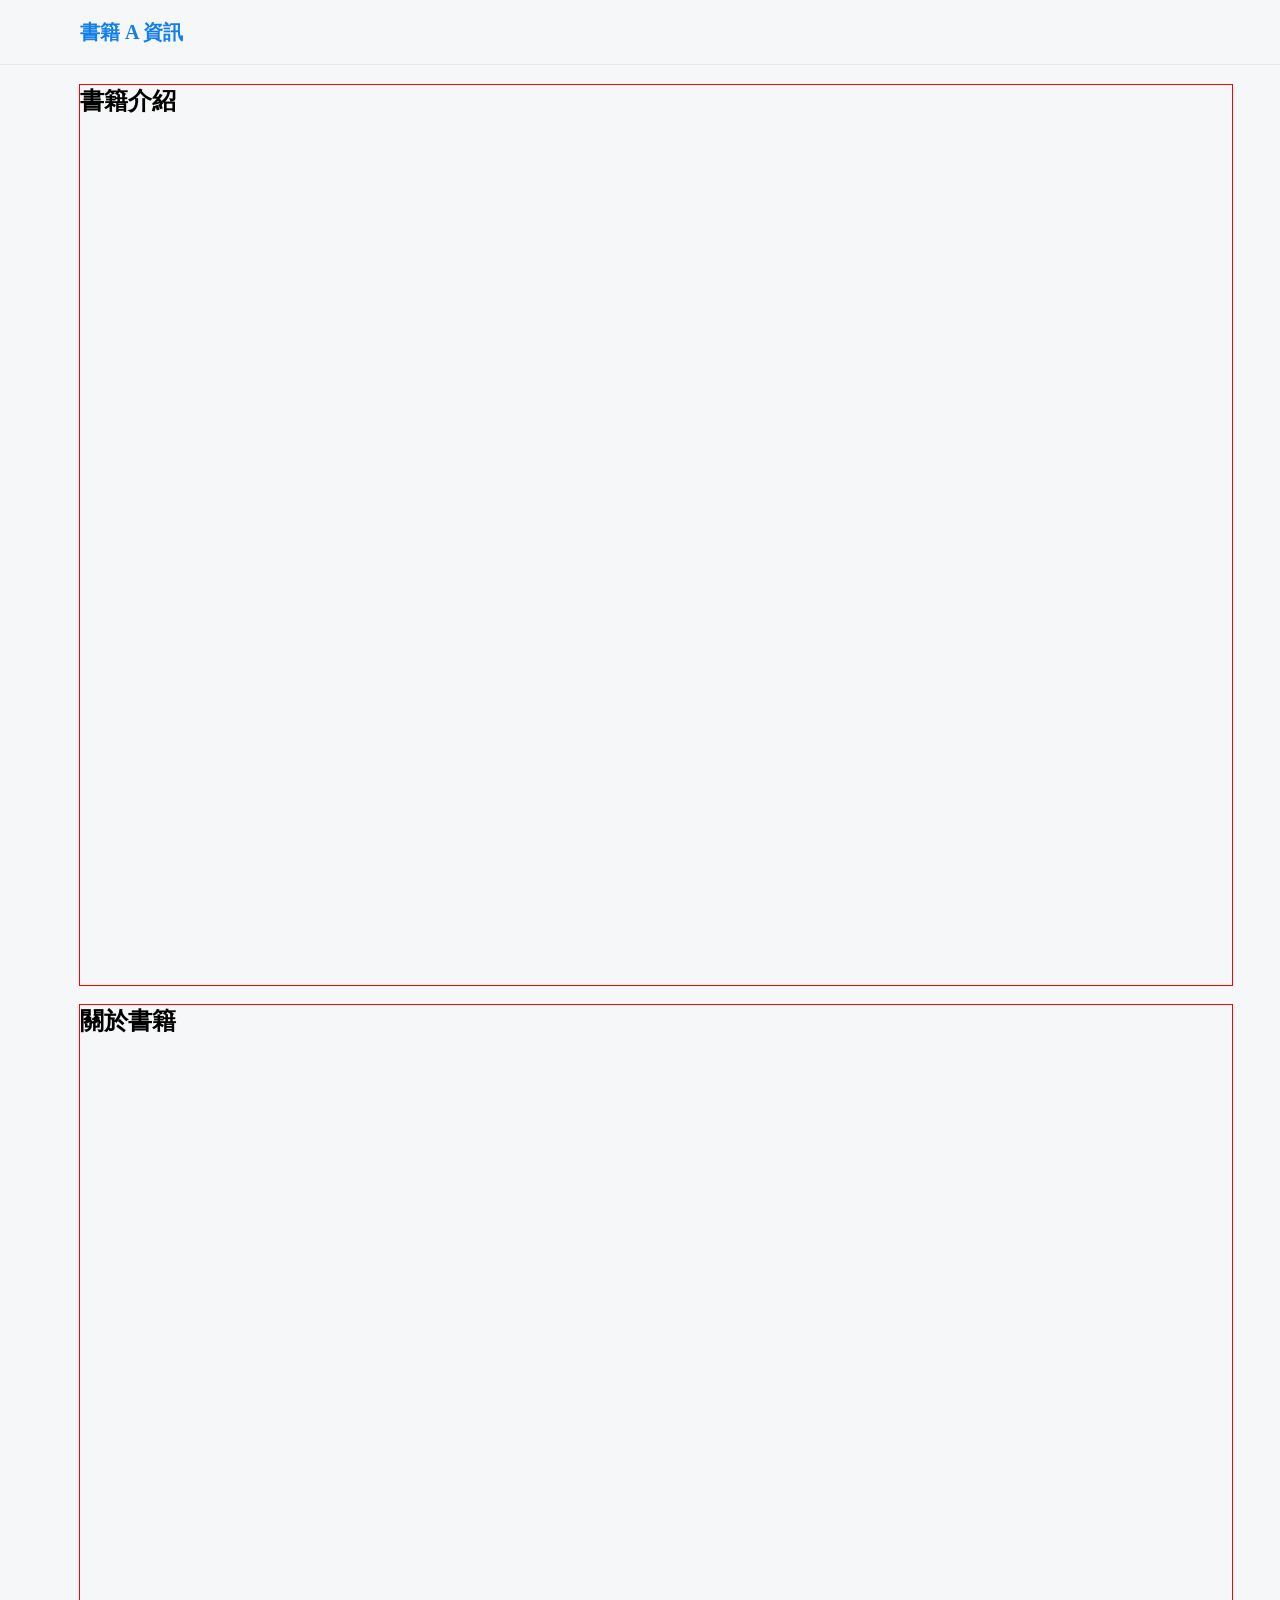
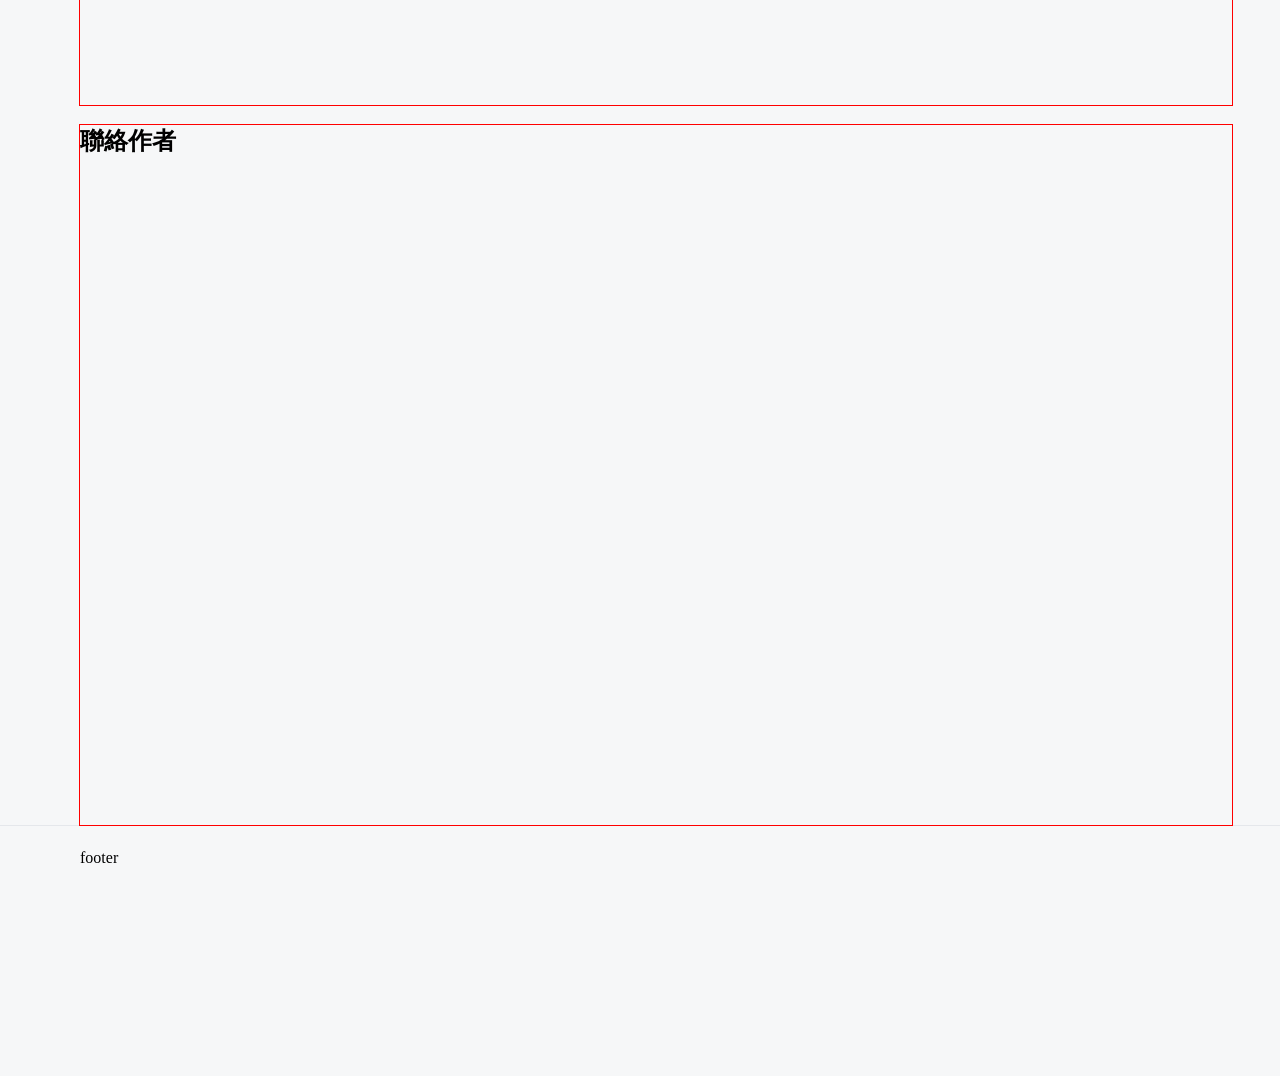
==== src/book.html @ 00a76b6b "feat(book): 一頁式網頁結構樣式定義" ====
<!doctype html>
<html lang="zh-Hant">
  <head>
    <meta charset="UTF-8" />
    <meta name="viewport" content="width=device-width, initial-scale=1.0" />
    <title>書籍 A 資訊</title>
    <link rel="stylesheet" href="book.min.css" />
  </head>
  <body>
    <section>
      <header>
        <div class="container">
          <div>
            <strong class="book-brand">書籍 A 資訊</strong>
          </div>
        </div>
      </header>
      <main class="wrapper">
        <div class="home"><h1>書籍介紹</h1></div>
        <div class="page"><h2>關於書籍</h2></div>
        <div class="page"><h2>聯絡作者</h2></div>
      </main>
      <footer>
        <div class="container">
          <div>footer</div>
        </div>
      </footer>
    </section>
  </body>
</html>
---- src/book.min.css ----
:root{--primary-color: #137fec;--background-color: #f6f7f8;--text-color: #4b5563;--border-color: #e5e7eb;--gray-color-100: #f3f4f6;--gray-color-500: #6b7280;--header-color: #111827}:root{--search-bar-display: flex;--aside-display: block;--book-min-width: 256px;--container-padding-left: 2rem;--container-padding-left: 2rem;--nav-display: flex}@media(max-width: 1024px){:root{--search-bar-display: none;--aside-display: none;--book-min-width: 200px}}@media(max-width: 640px){:root{--container-padding-left: 1.5rem;--container-padding-right: 1.5rem;--nav-display: none}}section{width:100%}section div.container{max-width:90vw;margin:0px auto;padding-left:var(--container-padding-left);padding-right:var(--container-padding-right)}section div.container>div{width:100%;height:4rem;display:flex;justify-content:space-between;align-items:center}section main.wrapper{max-width:90vw;margin:0 auto;padding-left:var(--container-padding-left);padding-right:var(--container-padding-right)}section main.wrapper>div{outline:solid 1px red}section main.wrapper>div.home{height:100vh}section main.wrapper>div.page{min-height:700px}header{border-bottom:solid 1px var(--border-color);background-color:var(--background-color);position:sticky;top:0;z-index:50}header .book-brand{margin:0px;font-size:1.25rem;font-weight:700;line-height:1.75rem;color:var(--primary-color)}footer{border-top:1px solid var(--border-color);height:250px}html,body{margin:0;padding:0}body{background-color:var(--background-color)}/*# sourceMappingURL=book.min.css.map */
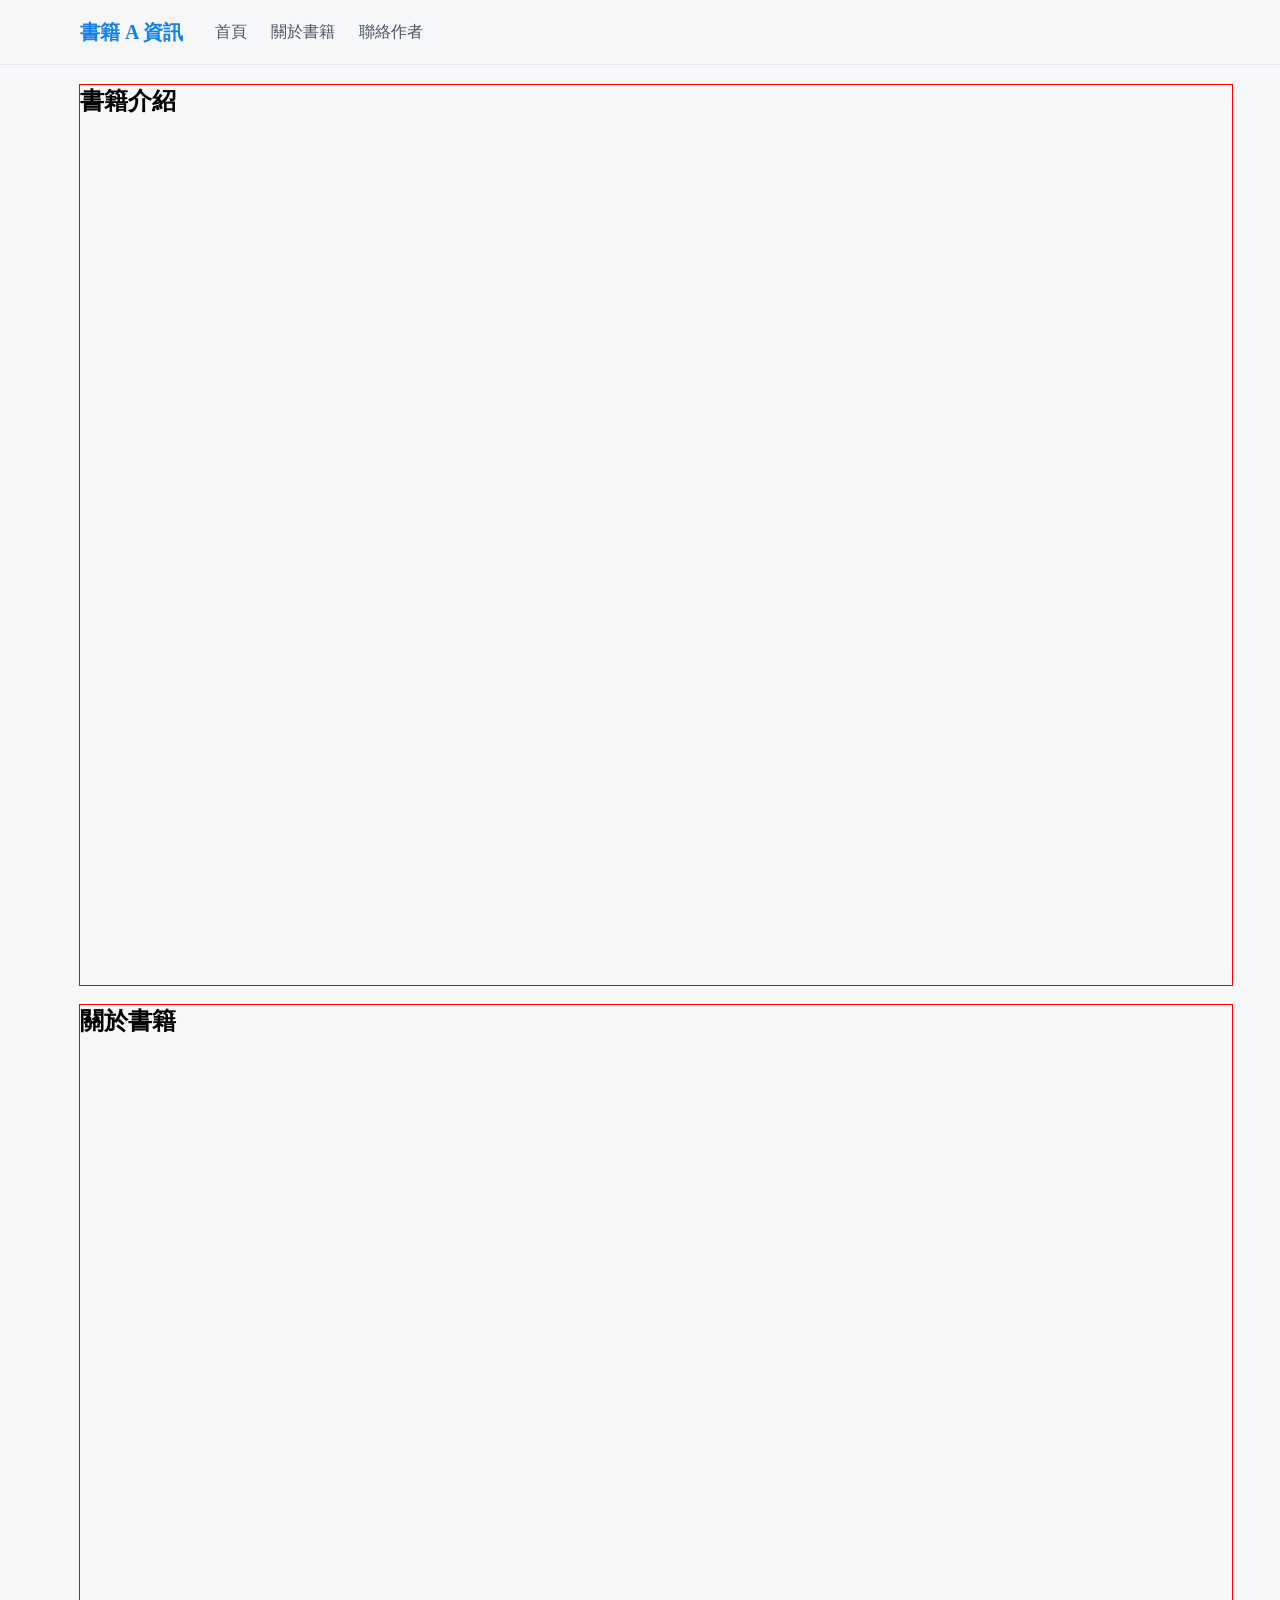
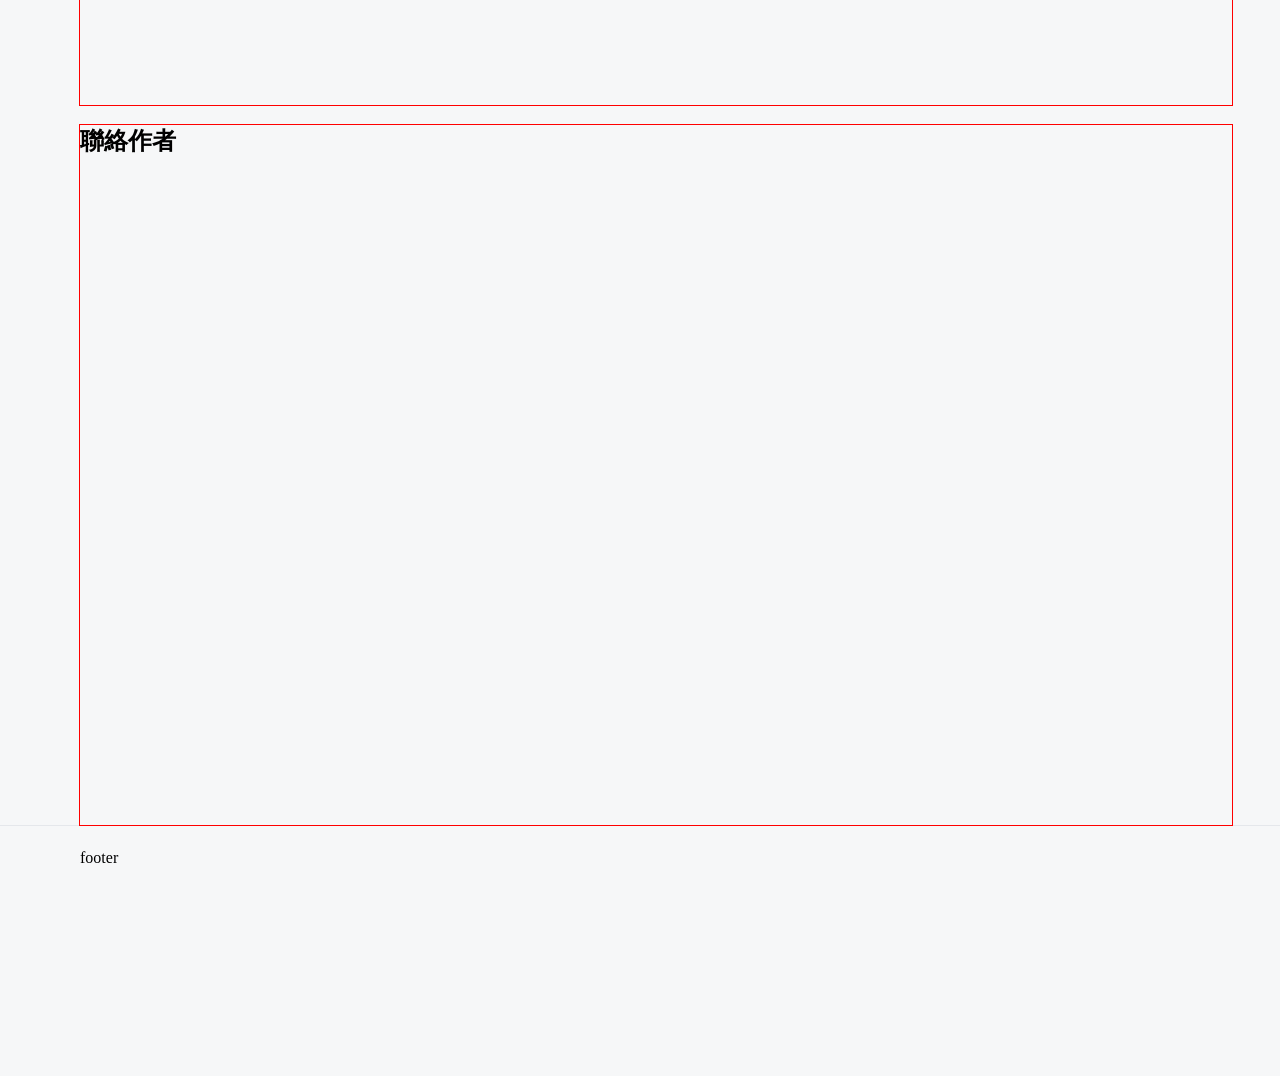
==== commit daf73f9d: "feat(book): 導覽列項目樣式設定" ====
--- a/src/book.html
+++ b/src/book.html
@@ -12,13 +12,18 @@
         <div class="container">
           <div>
             <strong class="book-brand">書籍 A 資訊</strong>
+            <nav aria-label="書籍頁導覽">
+              <a href="#home">首頁</a>
+              <a href="#book">關於書籍</a>
+              <a href="#contact">聯絡作者</a>
+            </nav>
           </div>
         </div>
       </header>
       <main class="wrapper">
-        <div class="home"><h1>書籍介紹</h1></div>
-        <div class="page"><h2>關於書籍</h2></div>
-        <div class="page"><h2>聯絡作者</h2></div>
+        <div id="home" class="home"><h1>書籍介紹</h1></div>
+        <div id="book" class="page"><h2>關於書籍</h2></div>
+        <div id="contact" class="page"><h2>聯絡作者</h2></div>
       </main>
       <footer>
         <div class="container">
--- a/src/book.min.css
+++ b/src/book.min.css
@@ -1 +1 @@
-:root{--primary-color: #137fec;--background-color: #f6f7f8;--text-color: #4b5563;--border-color: #e5e7eb;--gray-color-100: #f3f4f6;--gray-color-500: #6b7280;--header-color: #111827}:root{--search-bar-display: flex;--aside-display: block;--book-min-width: 256px;--container-padding-left: 2rem;--container-padding-left: 2rem;--nav-display: flex}@media(max-width: 1024px){:root{--search-bar-display: none;--aside-display: none;--book-min-width: 200px}}@media(max-width: 640px){:root{--container-padding-left: 1.5rem;--container-padding-right: 1.5rem;--nav-display: none}}section{width:100%}section div.container{max-width:90vw;margin:0px auto;padding-left:var(--container-padding-left);padding-right:var(--container-padding-right)}section div.container>div{width:100%;height:4rem;display:flex;justify-content:space-between;align-items:center}section main.wrapper{max-width:90vw;margin:0 auto;padding-left:var(--container-padding-left);padding-right:var(--container-padding-right)}section main.wrapper>div{outline:solid 1px red}section main.wrapper>div.home{height:100vh}section main.wrapper>div.page{min-height:700px}header{border-bottom:solid 1px var(--border-color);background-color:var(--background-color);position:sticky;top:0;z-index:50}header .book-brand{margin:0px;font-size:1.25rem;font-weight:700;line-height:1.75rem;color:var(--primary-color)}footer{border-top:1px solid var(--border-color);height:250px}html,body{margin:0;padding:0}body{background-color:var(--background-color)}/*# sourceMappingURL=book.min.css.map */+:root{--primary-color: #137fec;--background-color: #f6f7f8;--text-color: #4b5563;--border-color: #e5e7eb;--gray-color-100: #f3f4f6;--gray-color-500: #6b7280;--header-color: #111827}:root{--search-bar-display: flex;--aside-display: block;--book-min-width: 256px;--container-padding-left: 2rem;--container-padding-left: 2rem;--nav-display: flex}@media(max-width: 1024px){:root{--search-bar-display: none;--aside-display: none;--book-min-width: 200px}}@media(max-width: 640px){:root{--container-padding-left: 1.5rem;--container-padding-right: 1.5rem;--nav-display: none}}section{width:100%}section div.container{max-width:90vw;margin:0px auto;padding-left:var(--container-padding-left);padding-right:var(--container-padding-right)}section div.container>div{width:100%;height:4rem;display:flex;align-items:center}section main.wrapper{max-width:90vw;margin:0 auto;padding-left:var(--container-padding-left);padding-right:var(--container-padding-right)}section main.wrapper>div{outline:solid 1px red}section main.wrapper>div.home{height:100vh}section main.wrapper>div.page{min-height:700px}a{color:var(--text-color);text-decoration:inherit}a:hover{color:var(--primary-color)}header{border-bottom:solid 1px var(--border-color);background-color:var(--background-color);position:sticky;top:0;z-index:50}header div.container>div{gap:2rem}header .book-brand{margin:0px;font-size:1.25rem;font-weight:700;line-height:1.75rem;color:var(--primary-color)}header nav{display:var(--nav-display);gap:1.5rem}footer{border-top:1px solid var(--border-color);height:250px}html,body{margin:0;padding:0}body{background-color:var(--background-color)}/*# sourceMappingURL=book.min.css.map */
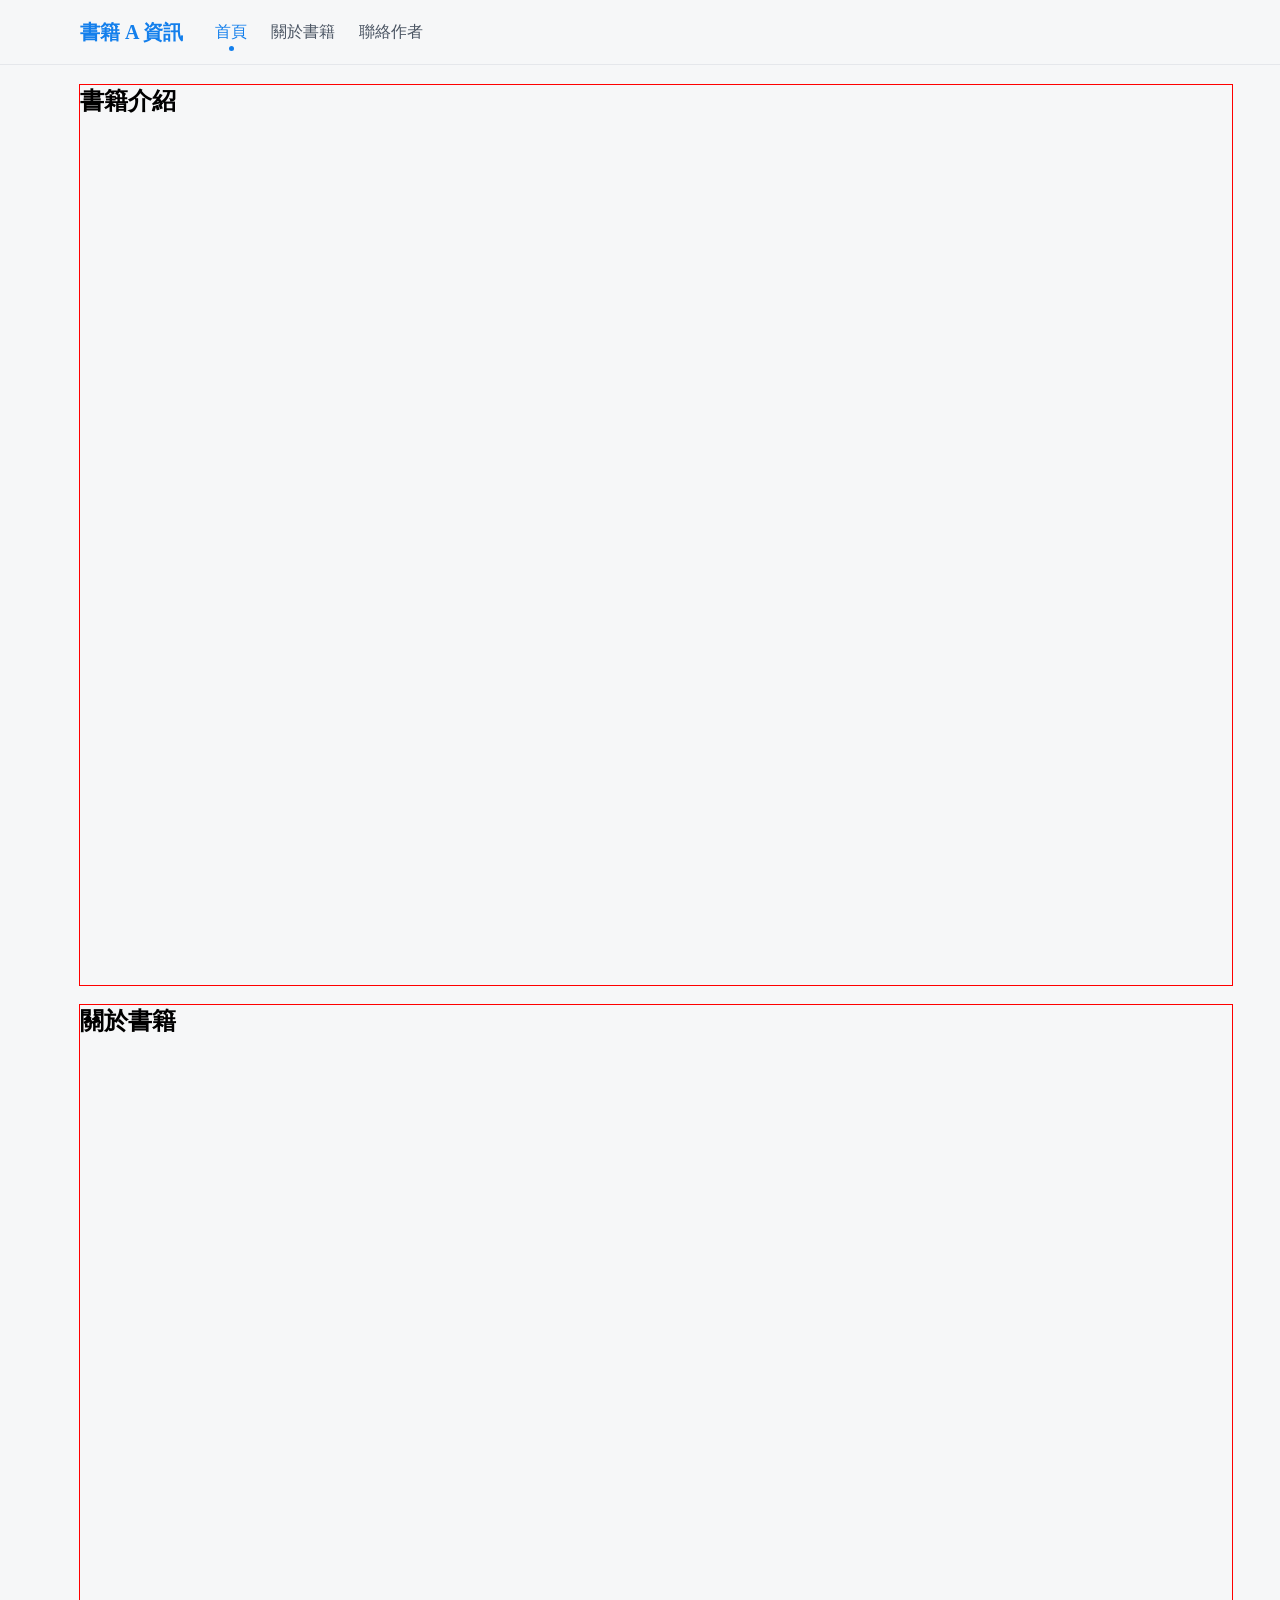
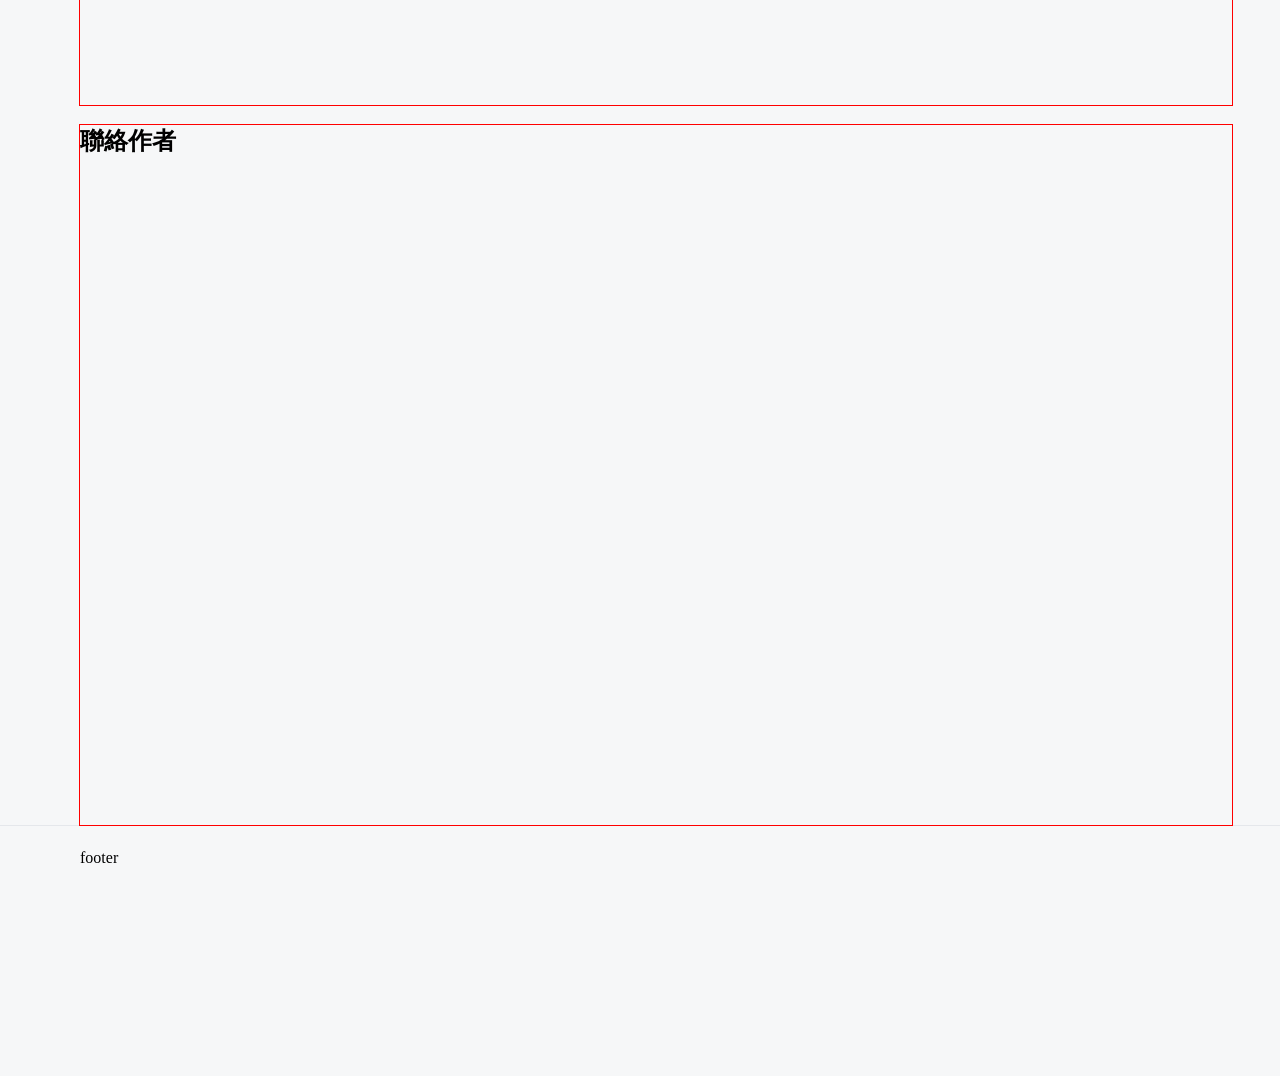
==== commit 31d77e95: "feat(book): 目前瀏覽項目樣式設定" ====
--- a/src/book.html
+++ b/src/book.html
@@ -13,7 +13,7 @@
           <div>
             <strong class="book-brand">書籍 A 資訊</strong>
             <nav aria-label="書籍頁導覽">
-              <a href="#home">首頁</a>
+              <a href="#home" class="active">首頁</a>
               <a href="#book">關於書籍</a>
               <a href="#contact">聯絡作者</a>
             </nav>
--- a/src/book.min.css
+++ b/src/book.min.css
@@ -1 +1 @@
-:root{--primary-color: #137fec;--background-color: #f6f7f8;--text-color: #4b5563;--border-color: #e5e7eb;--gray-color-100: #f3f4f6;--gray-color-500: #6b7280;--header-color: #111827}:root{--search-bar-display: flex;--aside-display: block;--book-min-width: 256px;--container-padding-left: 2rem;--container-padding-left: 2rem;--nav-display: flex}@media(max-width: 1024px){:root{--search-bar-display: none;--aside-display: none;--book-min-width: 200px}}@media(max-width: 640px){:root{--container-padding-left: 1.5rem;--container-padding-right: 1.5rem;--nav-display: none}}section{width:100%}section div.container{max-width:90vw;margin:0px auto;padding-left:var(--container-padding-left);padding-right:var(--container-padding-right)}section div.container>div{width:100%;height:4rem;display:flex;align-items:center}section main.wrapper{max-width:90vw;margin:0 auto;padding-left:var(--container-padding-left);padding-right:var(--container-padding-right)}section main.wrapper>div{outline:solid 1px red}section main.wrapper>div.home{height:100vh}section main.wrapper>div.page{min-height:700px}a{color:var(--text-color);text-decoration:inherit}a:hover{color:var(--primary-color)}header{border-bottom:solid 1px var(--border-color);background-color:var(--background-color);position:sticky;top:0;z-index:50}header div.container>div{gap:2rem}header .book-brand{margin:0px;font-size:1.25rem;font-weight:700;line-height:1.75rem;color:var(--primary-color)}header nav{display:var(--nav-display);gap:1.5rem}footer{border-top:1px solid var(--border-color);height:250px}html,body{margin:0;padding:0}body{background-color:var(--background-color)}/*# sourceMappingURL=book.min.css.map */+:root{--primary-color: #137fec;--background-color: #f6f7f8;--text-color: #4b5563;--border-color: #e5e7eb;--gray-color-100: #f3f4f6;--gray-color-500: #6b7280;--header-color: #111827}:root{--search-bar-display: flex;--aside-display: block;--book-min-width: 256px;--container-padding-left: 2rem;--container-padding-left: 2rem;--nav-display: flex}@media(max-width: 1024px){:root{--search-bar-display: none;--aside-display: none;--book-min-width: 200px}}@media(max-width: 640px){:root{--container-padding-left: 1.5rem;--container-padding-right: 1.5rem;--nav-display: none}}section{width:100%}section div.container{max-width:90vw;margin:0px auto;padding-left:var(--container-padding-left);padding-right:var(--container-padding-right)}section div.container>div{width:100%;height:4rem;display:flex;align-items:center}section main.wrapper{max-width:90vw;margin:0 auto;padding-left:var(--container-padding-left);padding-right:var(--container-padding-right)}section main.wrapper>div{outline:solid 1px red}section main.wrapper>div[id]{scroll-margin-top:var(--book-header-offset)}section main.wrapper>div.home{height:100vh}section main.wrapper>div.page{min-height:700px}a{color:var(--text-color);text-decoration:inherit}a:hover{color:var(--primary-color)}header{border-bottom:solid 1px var(--border-color);background-color:var(--background-color);position:sticky;top:0;z-index:50}header div.container>div{gap:2rem}header .book-brand{margin:0px;font-size:1.25rem;font-weight:700;line-height:1.75rem;color:var(--primary-color)}header nav{display:var(--nav-display);gap:1.5rem}header nav .active{position:relative;color:var(--primary-color)}header nav .active::after{content:"";width:5px;height:5px;background-color:var(--primary-color);border-radius:50%;position:absolute;left:calc(50% - 2.5px);bottom:-8px}footer{border-top:1px solid var(--border-color);height:250px}html,body{margin:0;padding:0}html{--book-header-offset: 5rem;scroll-behavior:smooth}body{background-color:var(--background-color)}@media(prefers-reduced-motion: reduce){html{scroll-behavior:auto}}/*# sourceMappingURL=book.min.css.map */
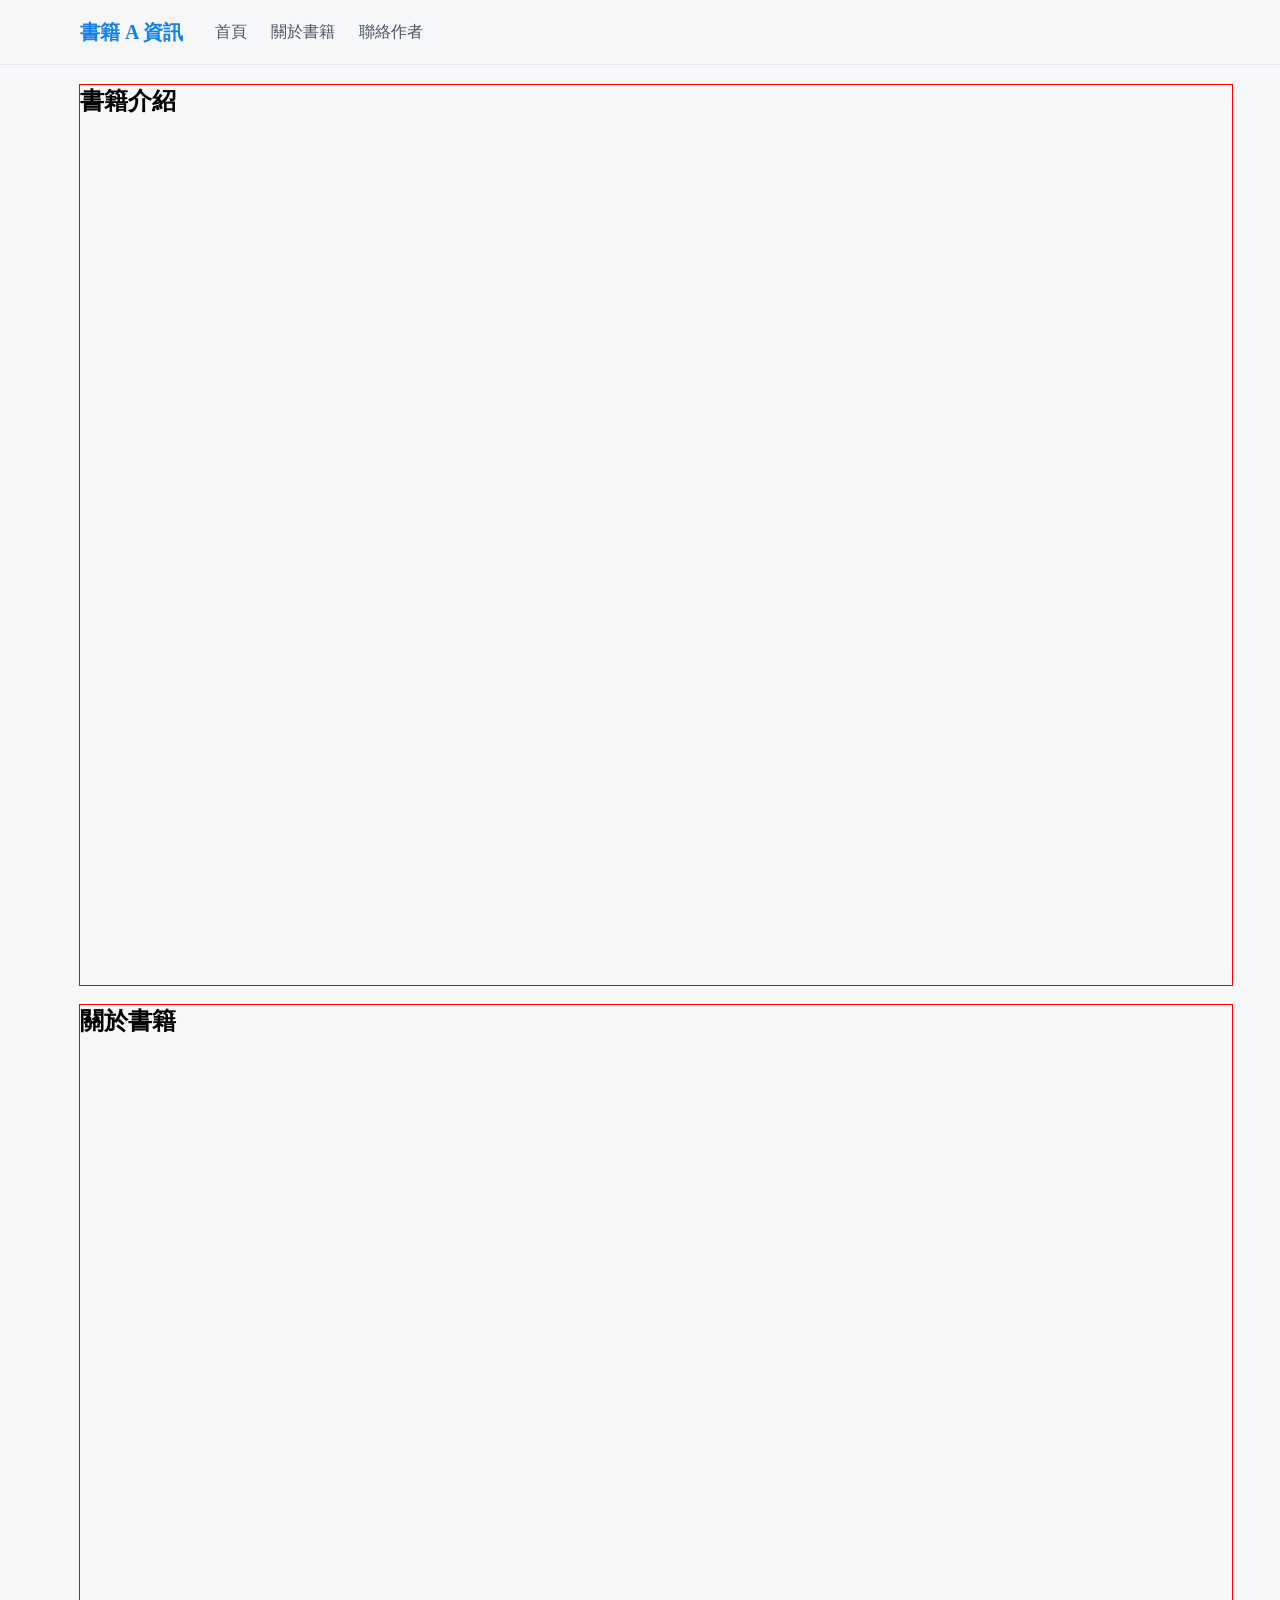
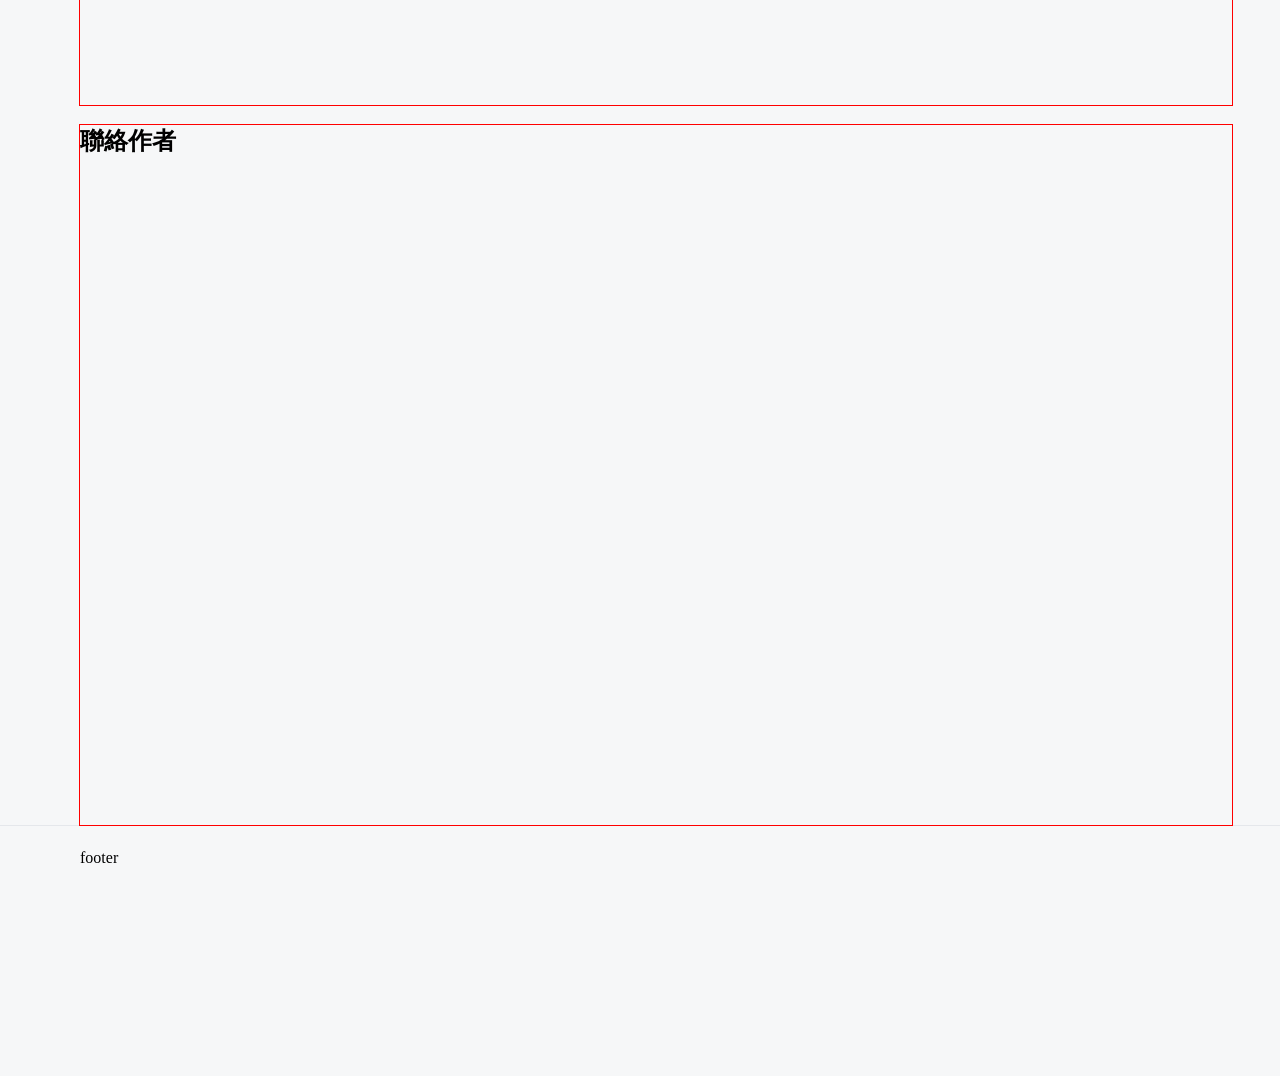
==== commit 3eb58ec0: "feat(book): 導覽列目前項目切換實作" ====
--- a/src/book.html
+++ b/src/book.html
@@ -31,5 +31,6 @@
         </div>
       </footer>
     </section>
+    <script src="./main.js"></script>
   </body>
 </html>
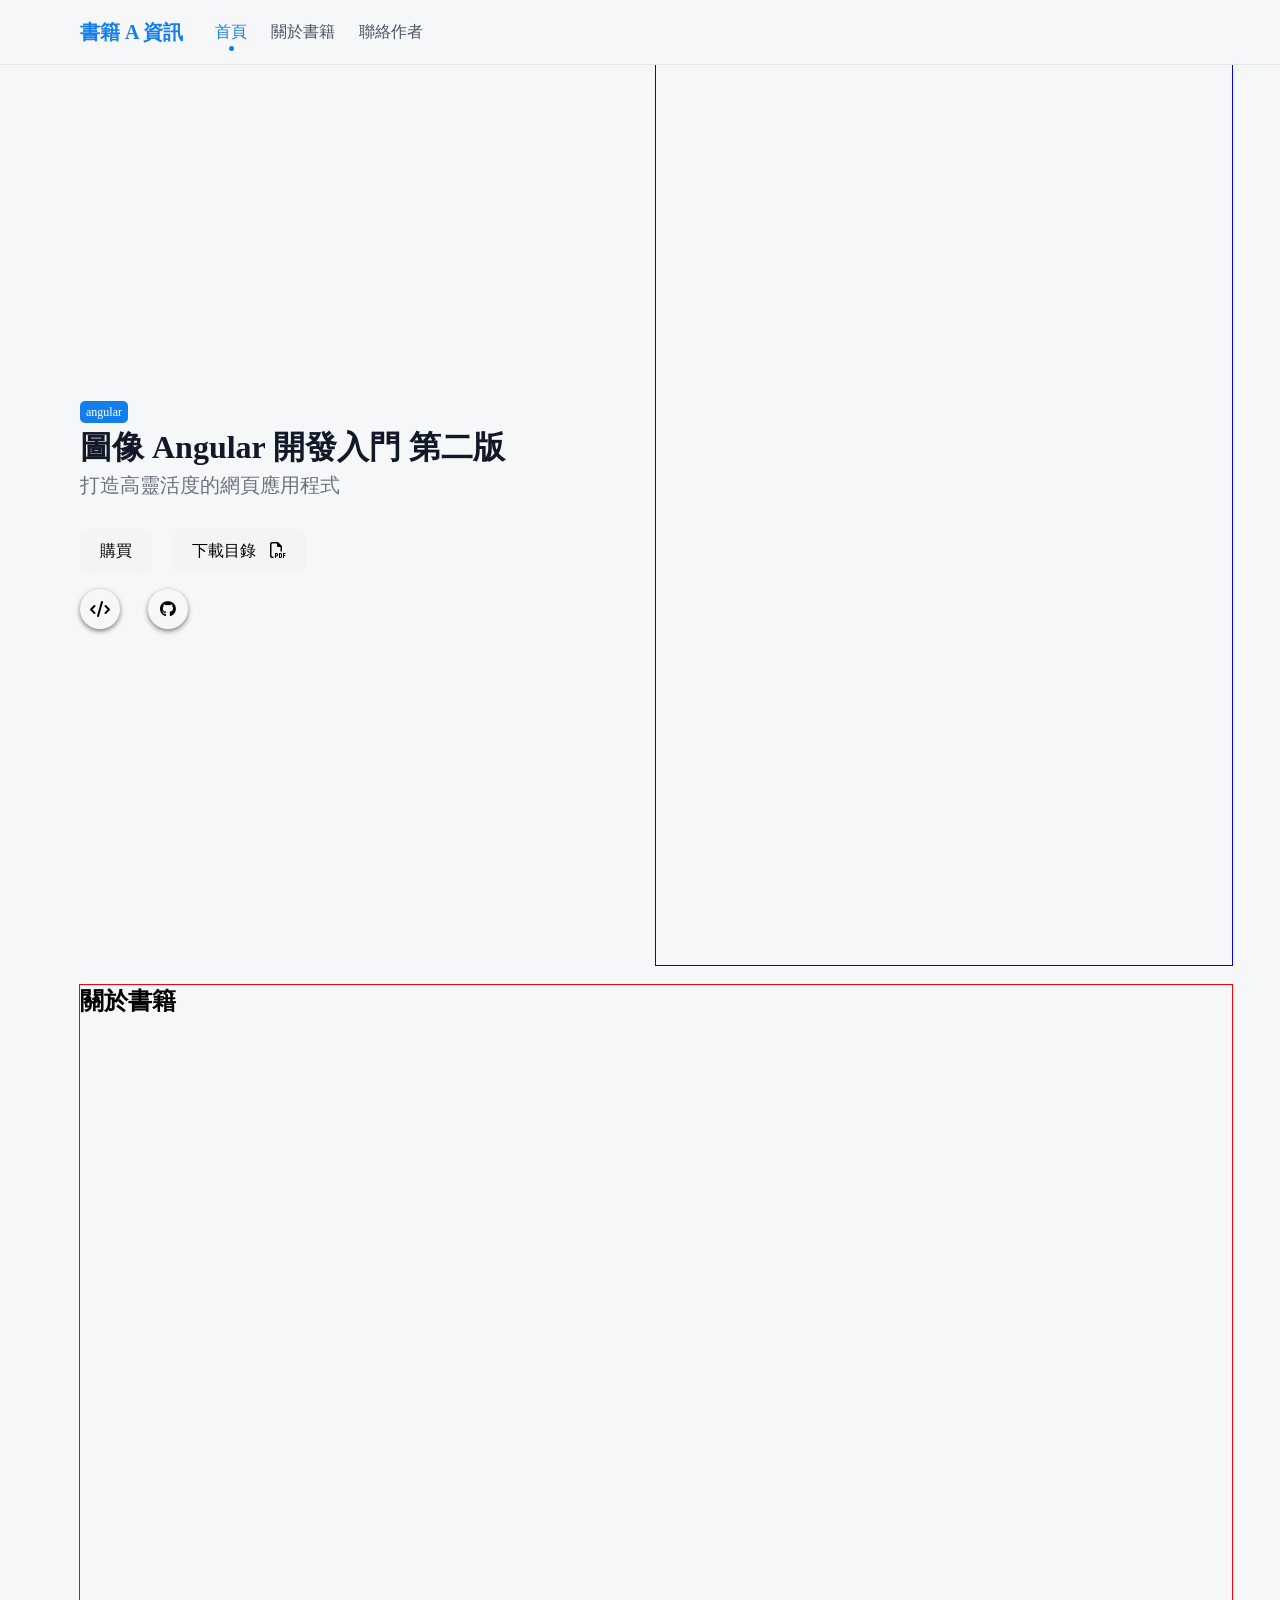
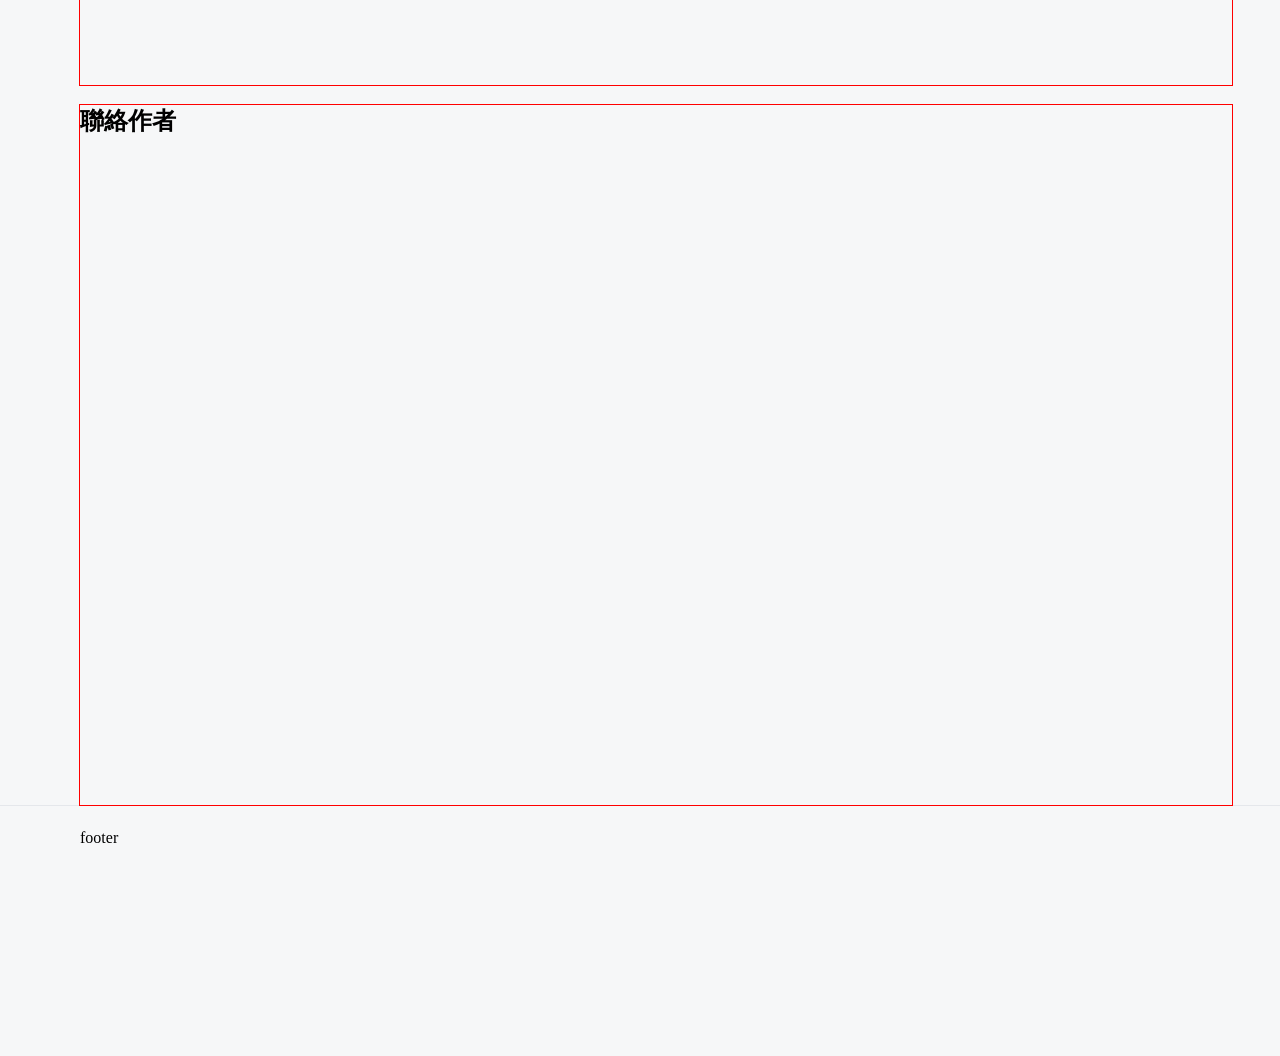
==== commit fbffe116: "feat(book): 首頁文字結構與樣式設定" ====
--- a/src/book.html
+++ b/src/book.html
@@ -5,6 +5,7 @@
     <meta name="viewport" content="width=device-width, initial-scale=1.0" />
     <title>書籍 A 資訊</title>
     <link rel="stylesheet" href="book.min.css" />
+    <link rel="stylesheet" href="https://cdnjs.cloudflare.com/ajax/libs/font-awesome/6.6.0/css/all.min.css" />
   </head>
   <body>
     <section>
@@ -21,7 +22,22 @@
         </div>
       </header>
       <main class="wrapper">
-        <div id="home" class="home"><h1>書籍介紹</h1></div>
+        <div id="home" class="home">
+          <div class="text">
+            <span>angular</span>
+            <h3>圖像 Angular 開發入門 第二版</h3>
+            <strong>打造高靈活度的網頁應用程式</strong>
+            <div class="button">
+              <button type="button">購買</button>
+              <button type="button">下載目錄 <i class="fa-regular fa-file-pdf"></i></button>
+            </div>
+            <div class="icons">
+              <div class="icon"><i class="fa-solid fa-code"></i></div>
+              <div class="icon"><i class="fa-brands fa-github"></i></div>
+            </div>
+          </div>
+          <div class="image"></div>
+        </div>
         <div id="book" class="page"><h2>關於書籍</h2></div>
         <div id="contact" class="page"><h2>聯絡作者</h2></div>
       </main>
--- a/src/book.min.css
+++ b/src/book.min.css
@@ -1 +1 @@
-:root{--primary-color: #137fec;--background-color: #f6f7f8;--text-color: #4b5563;--border-color: #e5e7eb;--gray-color-100: #f3f4f6;--gray-color-500: #6b7280;--header-color: #111827}:root{--search-bar-display: flex;--aside-display: block;--book-min-width: 256px;--container-padding-left: 2rem;--container-padding-left: 2rem;--nav-display: flex}@media(max-width: 1024px){:root{--search-bar-display: none;--aside-display: none;--book-min-width: 200px}}@media(max-width: 640px){:root{--container-padding-left: 1.5rem;--container-padding-right: 1.5rem;--nav-display: none}}section{width:100%}section div.container{max-width:90vw;margin:0px auto;padding-left:var(--container-padding-left);padding-right:var(--container-padding-right)}section div.container>div{width:100%;height:4rem;display:flex;align-items:center}section main.wrapper{max-width:90vw;margin:0 auto;padding-left:var(--container-padding-left);padding-right:var(--container-padding-right)}section main.wrapper>div{outline:solid 1px red}section main.wrapper>div[id]{scroll-margin-top:var(--book-header-offset)}section main.wrapper>div.home{height:100vh}section main.wrapper>div.page{min-height:700px}a{color:var(--text-color);text-decoration:inherit}a:hover{color:var(--primary-color)}header{border-bottom:solid 1px var(--border-color);background-color:var(--background-color);position:sticky;top:0;z-index:50}header div.container>div{gap:2rem}header .book-brand{margin:0px;font-size:1.25rem;font-weight:700;line-height:1.75rem;color:var(--primary-color)}header nav{display:var(--nav-display);gap:1.5rem}header nav .active{position:relative;color:var(--primary-color)}header nav .active::after{content:"";width:5px;height:5px;background-color:var(--primary-color);border-radius:50%;position:absolute;left:calc(50% - 2.5px);bottom:-8px}footer{border-top:1px solid var(--border-color);height:250px}html,body{margin:0;padding:0}html{--book-header-offset: 5rem;scroll-behavior:smooth}body{background-color:var(--background-color)}@media(prefers-reduced-motion: reduce){html{scroll-behavior:auto}}/*# sourceMappingURL=book.min.css.map */+:root{--primary-color: #137fec;--second-color: #aa8e12;--white-color: #fff;--background-color: #f6f7f8;--text-color: #4b5563;--border-color: #e5e7eb;--gray-color-100: #f3f4f6;--gray-color-500: #6b7280;--header-color: #111827}:root{--search-bar-display: flex;--aside-display: block;--book-min-width: 256px;--container-padding-left: 2rem;--container-padding-left: 2rem;--nav-display: flex}@media(max-width: 1024px){:root{--search-bar-display: none;--aside-display: none;--book-min-width: 200px}}@media(max-width: 640px){:root{--container-padding-left: 1.5rem;--container-padding-right: 1.5rem;--nav-display: none}}section{width:100%}section div.container{max-width:90vw;margin:0px auto;padding-left:var(--container-padding-left);padding-right:var(--container-padding-right)}section div.container>div{width:100%;height:4rem;display:flex;align-items:center}section main.wrapper{max-width:90vw;margin:0 auto;padding-left:var(--container-padding-left);padding-right:var(--container-padding-right)}section main.wrapper>div[id]{scroll-margin-top:var(--book-header-offset)}section main.wrapper>div.home{height:100vh}section main.wrapper>div.page{outline:solid 1px red;min-height:700px}a{color:var(--text-color);text-decoration:inherit}a:hover{color:var(--primary-color)}header{border-bottom:solid 1px var(--border-color);background-color:var(--background-color);position:sticky;top:0;z-index:50}header div.container>div{gap:2rem}header .book-brand{margin:0px;font-size:1.25rem;font-weight:700;line-height:1.75rem;color:var(--primary-color)}header nav{display:var(--nav-display);gap:1.5rem}header nav .active{position:relative;color:var(--primary-color)}header nav .active::after{content:"";width:5px;height:5px;background-color:var(--primary-color);border-radius:50%;position:absolute;left:calc(50% - 2.5px);bottom:-8px}div.home{display:flex;justify-content:space-between}div.home>div{width:50%}div.home>div.text{display:flex;flex-direction:column;justify-content:center}div.home>div.text>span{align-self:flex-start;background-color:var(--primary-color);color:var(--white-color);padding:3px 6px;font-size:.75rem;font-weight:400;line-height:1rem;border-radius:5px}div.home>div.text h3{margin:0;font-size:2rem;font-weight:700;line-height:3rem;color:var(--header-color)}div.home>div.text strong{font-size:1.25rem;font-weight:400;line-height:1.75rem;margin-bottom:30px;color:var(--gray-color-500)}div.home>div.text div.button{display:flex;gap:1.25rem}div.home>div.text div.button button{font-size:1rem;font-weight:500;line-height:1.25rem;padding:.75rem 1.25rem;background-color:var(--gray-color-100);border:none;border-radius:10px;cursor:pointer}div.home>div.text div.button button:hover{background-color:var(--second-color);color:var(--white-color)}div.home>div.text div.button button>i{margin-left:10px}div.home>div.text div.icons{margin-top:1rem;display:flex;gap:1.75rem}div.home>div.text div.icons .icon{display:flex;justify-content:center;align-items:center;width:40px;height:40px;border-radius:50%;box-shadow:0px 2px 5px 0px rgba(0,0,0,.5);cursor:pointer}div.home>div.image{outline:solid 1px blue}footer{border-top:1px solid var(--border-color);height:250px}html,body{margin:0;padding:0}html{--book-header-offset: 5rem;scroll-behavior:smooth}body{background-color:var(--background-color)}@media(prefers-reduced-motion: reduce){html{scroll-behavior:auto}}/*# sourceMappingURL=book.min.css.map */
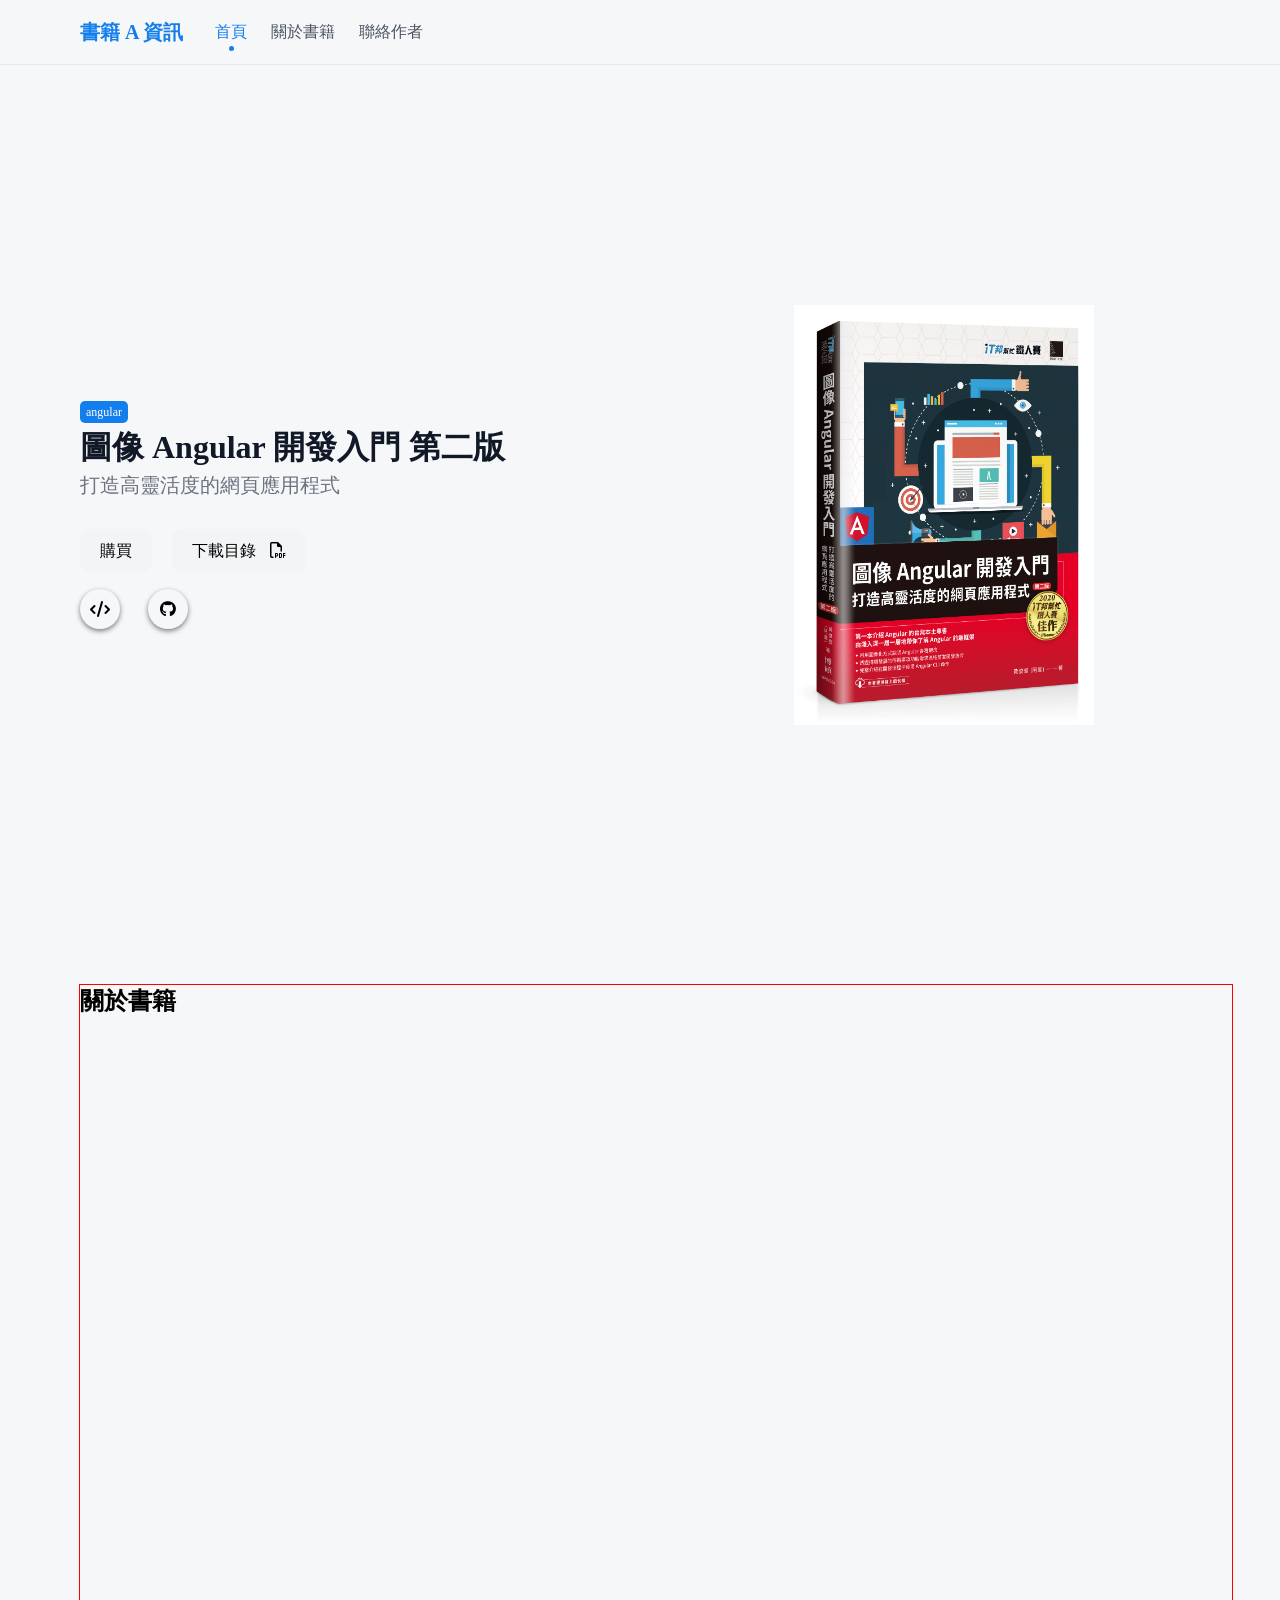
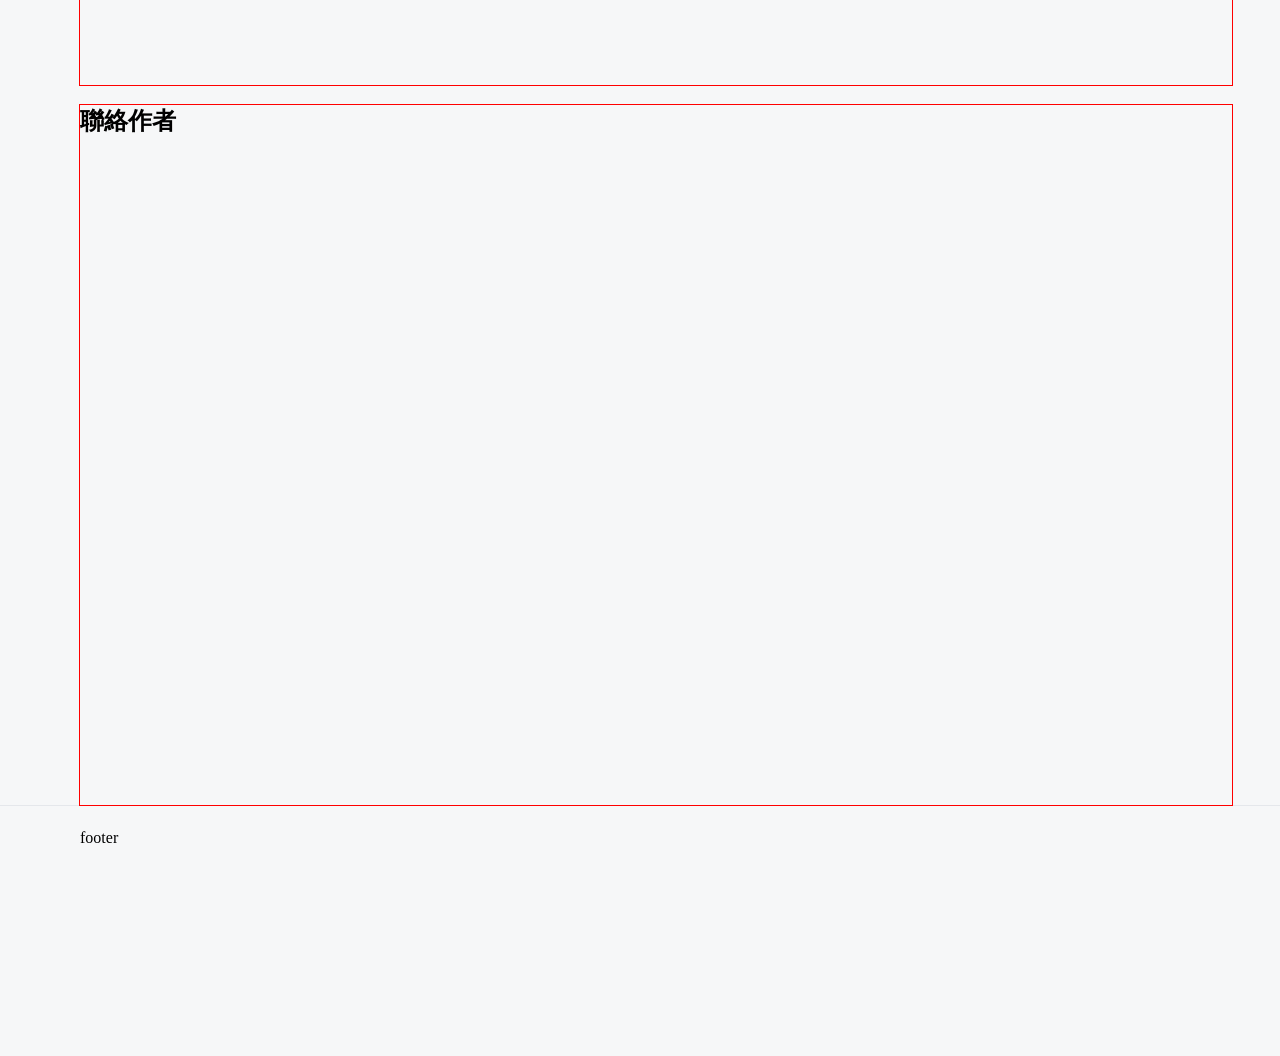
==== commit 1fb5eafd: "feat(book): 首頁圖片樣式設定" ====
--- a/src/book.html
+++ b/src/book.html
@@ -36,7 +36,9 @@
               <div class="icon"><i class="fa-brands fa-github"></i></div>
             </div>
           </div>
-          <div class="image"></div>
+          <div class="image">
+            <img src="./assets/images/angular.jpg" alt="" srcset="" />
+          </div>
         </div>
         <div id="book" class="page"><h2>關於書籍</h2></div>
         <div id="contact" class="page"><h2>聯絡作者</h2></div>
--- a/src/book.min.css
+++ b/src/book.min.css
@@ -1 +1 @@
-:root{--primary-color: #137fec;--second-color: #aa8e12;--white-color: #fff;--background-color: #f6f7f8;--text-color: #4b5563;--border-color: #e5e7eb;--gray-color-100: #f3f4f6;--gray-color-500: #6b7280;--header-color: #111827}:root{--search-bar-display: flex;--aside-display: block;--book-min-width: 256px;--container-padding-left: 2rem;--container-padding-left: 2rem;--nav-display: flex}@media(max-width: 1024px){:root{--search-bar-display: none;--aside-display: none;--book-min-width: 200px}}@media(max-width: 640px){:root{--container-padding-left: 1.5rem;--container-padding-right: 1.5rem;--nav-display: none}}section{width:100%}section div.container{max-width:90vw;margin:0px auto;padding-left:var(--container-padding-left);padding-right:var(--container-padding-right)}section div.container>div{width:100%;height:4rem;display:flex;align-items:center}section main.wrapper{max-width:90vw;margin:0 auto;padding-left:var(--container-padding-left);padding-right:var(--container-padding-right)}section main.wrapper>div[id]{scroll-margin-top:var(--book-header-offset)}section main.wrapper>div.home{height:100vh}section main.wrapper>div.page{outline:solid 1px red;min-height:700px}a{color:var(--text-color);text-decoration:inherit}a:hover{color:var(--primary-color)}header{border-bottom:solid 1px var(--border-color);background-color:var(--background-color);position:sticky;top:0;z-index:50}header div.container>div{gap:2rem}header .book-brand{margin:0px;font-size:1.25rem;font-weight:700;line-height:1.75rem;color:var(--primary-color)}header nav{display:var(--nav-display);gap:1.5rem}header nav .active{position:relative;color:var(--primary-color)}header nav .active::after{content:"";width:5px;height:5px;background-color:var(--primary-color);border-radius:50%;position:absolute;left:calc(50% - 2.5px);bottom:-8px}div.home{display:flex;justify-content:space-between}div.home>div{width:50%}div.home>div.text{display:flex;flex-direction:column;justify-content:center}div.home>div.text>span{align-self:flex-start;background-color:var(--primary-color);color:var(--white-color);padding:3px 6px;font-size:.75rem;font-weight:400;line-height:1rem;border-radius:5px}div.home>div.text h3{margin:0;font-size:2rem;font-weight:700;line-height:3rem;color:var(--header-color)}div.home>div.text strong{font-size:1.25rem;font-weight:400;line-height:1.75rem;margin-bottom:30px;color:var(--gray-color-500)}div.home>div.text div.button{display:flex;gap:1.25rem}div.home>div.text div.button button{font-size:1rem;font-weight:500;line-height:1.25rem;padding:.75rem 1.25rem;background-color:var(--gray-color-100);border:none;border-radius:10px;cursor:pointer}div.home>div.text div.button button:hover{background-color:var(--second-color);color:var(--white-color)}div.home>div.text div.button button>i{margin-left:10px}div.home>div.text div.icons{margin-top:1rem;display:flex;gap:1.75rem}div.home>div.text div.icons .icon{display:flex;justify-content:center;align-items:center;width:40px;height:40px;border-radius:50%;box-shadow:0px 2px 5px 0px rgba(0,0,0,.5);cursor:pointer}div.home>div.image{outline:solid 1px blue}footer{border-top:1px solid var(--border-color);height:250px}html,body{margin:0;padding:0}html{--book-header-offset: 5rem;scroll-behavior:smooth}body{background-color:var(--background-color)}@media(prefers-reduced-motion: reduce){html{scroll-behavior:auto}}/*# sourceMappingURL=book.min.css.map */+:root{--primary-color: #137fec;--second-color: #aa8e12;--white-color: #fff;--background-color: #f6f7f8;--text-color: #4b5563;--border-color: #e5e7eb;--gray-color-100: #f3f4f6;--gray-color-500: #6b7280;--header-color: #111827}:root{--search-bar-display: flex;--aside-display: block;--book-min-width: 256px;--container-padding-left: 2rem;--container-padding-left: 2rem;--nav-display: flex}@media(max-width: 1024px){:root{--search-bar-display: none;--aside-display: none;--book-min-width: 200px}}@media(max-width: 640px){:root{--container-padding-left: 1.5rem;--container-padding-right: 1.5rem;--nav-display: none}}section{width:100%}section div.container{max-width:90vw;margin:0px auto;padding-left:var(--container-padding-left);padding-right:var(--container-padding-right)}section div.container>div{width:100%;height:4rem;display:flex;align-items:center}section main.wrapper{max-width:90vw;margin:0 auto;padding-left:var(--container-padding-left);padding-right:var(--container-padding-right)}section main.wrapper>div[id]{scroll-margin-top:var(--book-header-offset)}section main.wrapper>div.home{height:100vh}section main.wrapper>div.page{outline:solid 1px red;min-height:700px}a{color:var(--text-color);text-decoration:inherit}a:hover{color:var(--primary-color)}header{border-bottom:solid 1px var(--border-color);background-color:var(--background-color);position:sticky;top:0;z-index:50}header div.container>div{gap:2rem}header .book-brand{margin:0px;font-size:1.25rem;font-weight:700;line-height:1.75rem;color:var(--primary-color)}header nav{display:var(--nav-display);gap:1.5rem}header nav .active{position:relative;color:var(--primary-color)}header nav .active::after{content:"";width:5px;height:5px;background-color:var(--primary-color);border-radius:50%;position:absolute;left:calc(50% - 2.5px);bottom:-8px}div.home{display:flex;justify-content:space-between}div.home>div{width:50%}div.home>div.text{display:flex;flex-direction:column;justify-content:center}div.home>div.text>span{align-self:flex-start;background-color:var(--primary-color);color:var(--white-color);padding:3px 6px;font-size:.75rem;font-weight:400;line-height:1rem;border-radius:5px}div.home>div.text h3{margin:0;font-size:2rem;font-weight:700;line-height:3rem;color:var(--header-color)}div.home>div.text strong{font-size:1.25rem;font-weight:400;line-height:1.75rem;margin-bottom:30px;color:var(--gray-color-500)}div.home>div.text div.button{display:flex;gap:1.25rem}div.home>div.text div.button button{font-size:1rem;font-weight:500;line-height:1.25rem;padding:.75rem 1.25rem;background-color:var(--gray-color-100);border:none;border-radius:10px;cursor:pointer}div.home>div.text div.button button:hover{background-color:var(--second-color);color:var(--white-color)}div.home>div.text div.button button>i{margin-left:10px}div.home>div.text div.icons{margin-top:1rem;display:flex;gap:1.75rem}div.home>div.text div.icons .icon{display:flex;justify-content:center;align-items:center;width:40px;height:40px;border-radius:50%;box-shadow:0px 2px 5px 0px rgba(0,0,0,.5);cursor:pointer}div.home>div.image{display:flex;justify-content:center;align-items:center}div.home>div.image img{width:300px}footer{border-top:1px solid var(--border-color);height:250px}html,body{margin:0;padding:0}html{--book-header-offset: 5rem;scroll-behavior:smooth}body{background-color:var(--background-color)}@media(prefers-reduced-motion: reduce){html{scroll-behavior:auto}}/*# sourceMappingURL=book.min.css.map */
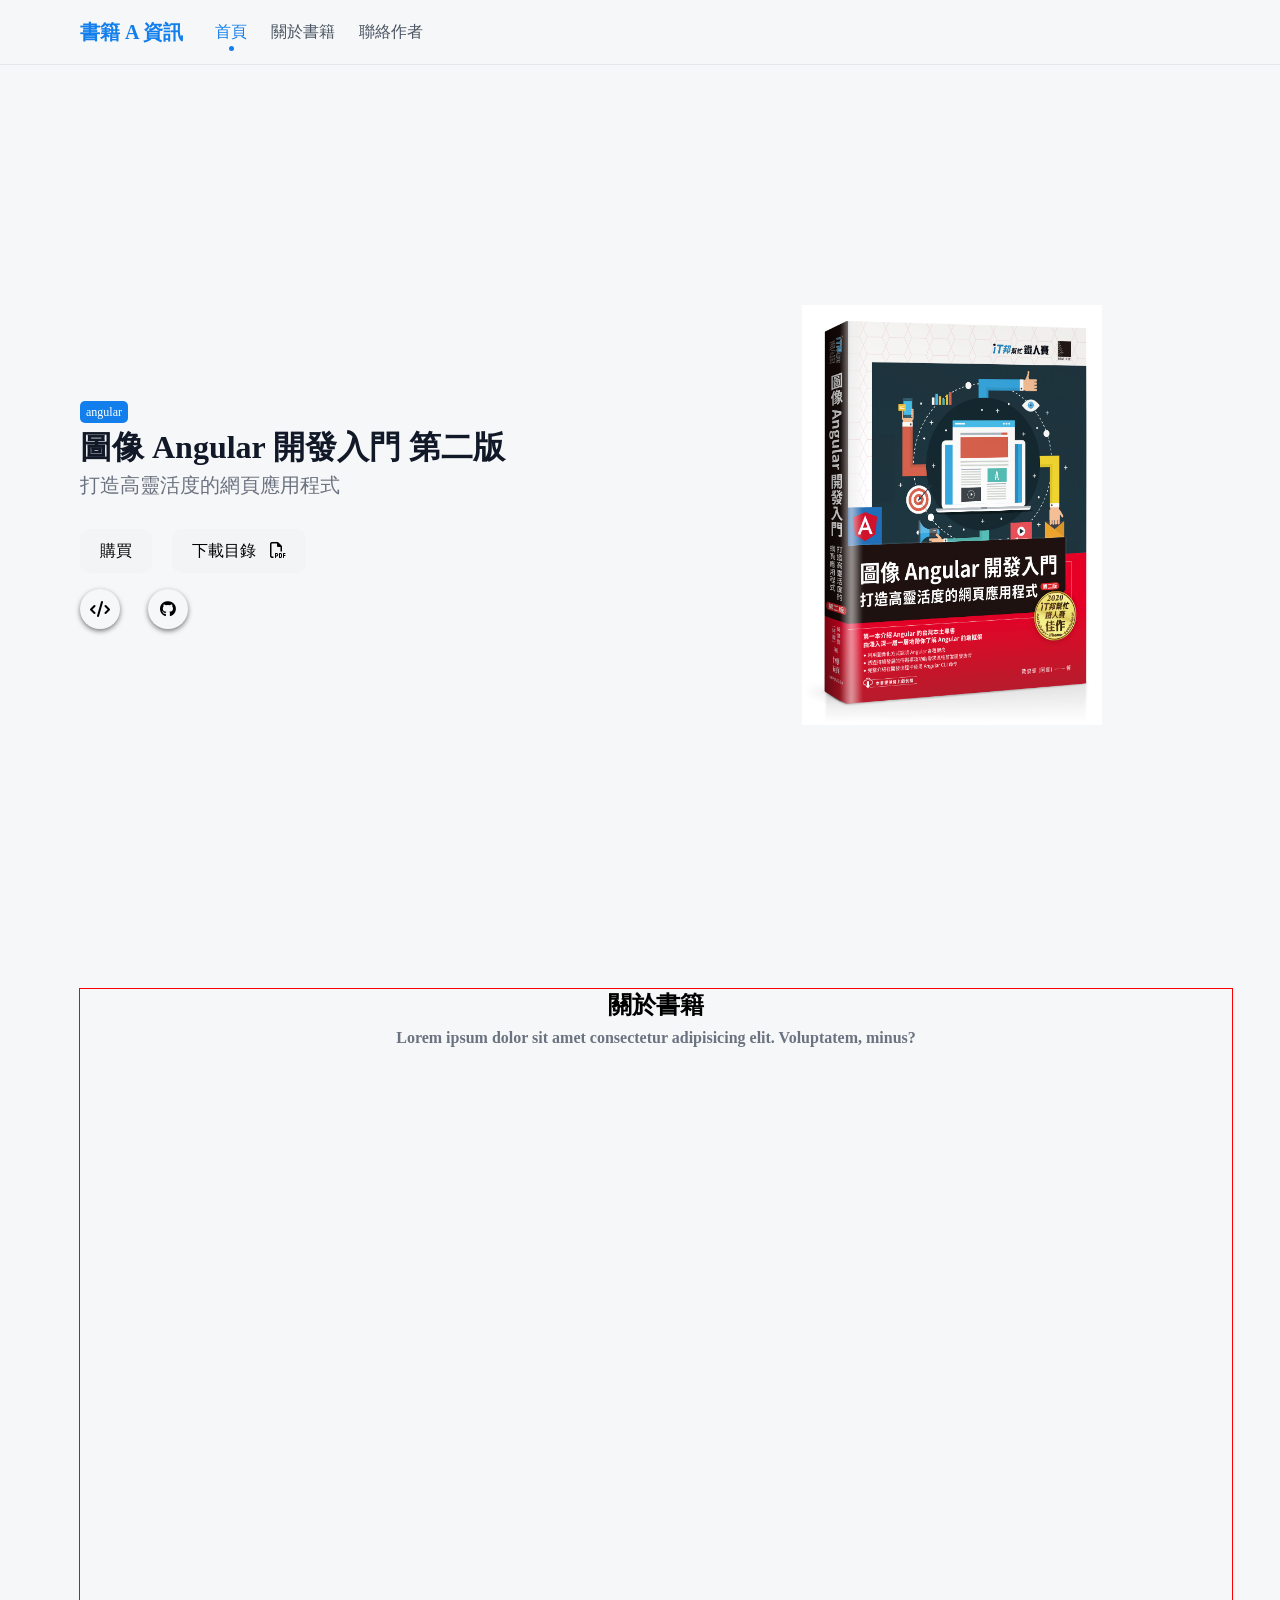
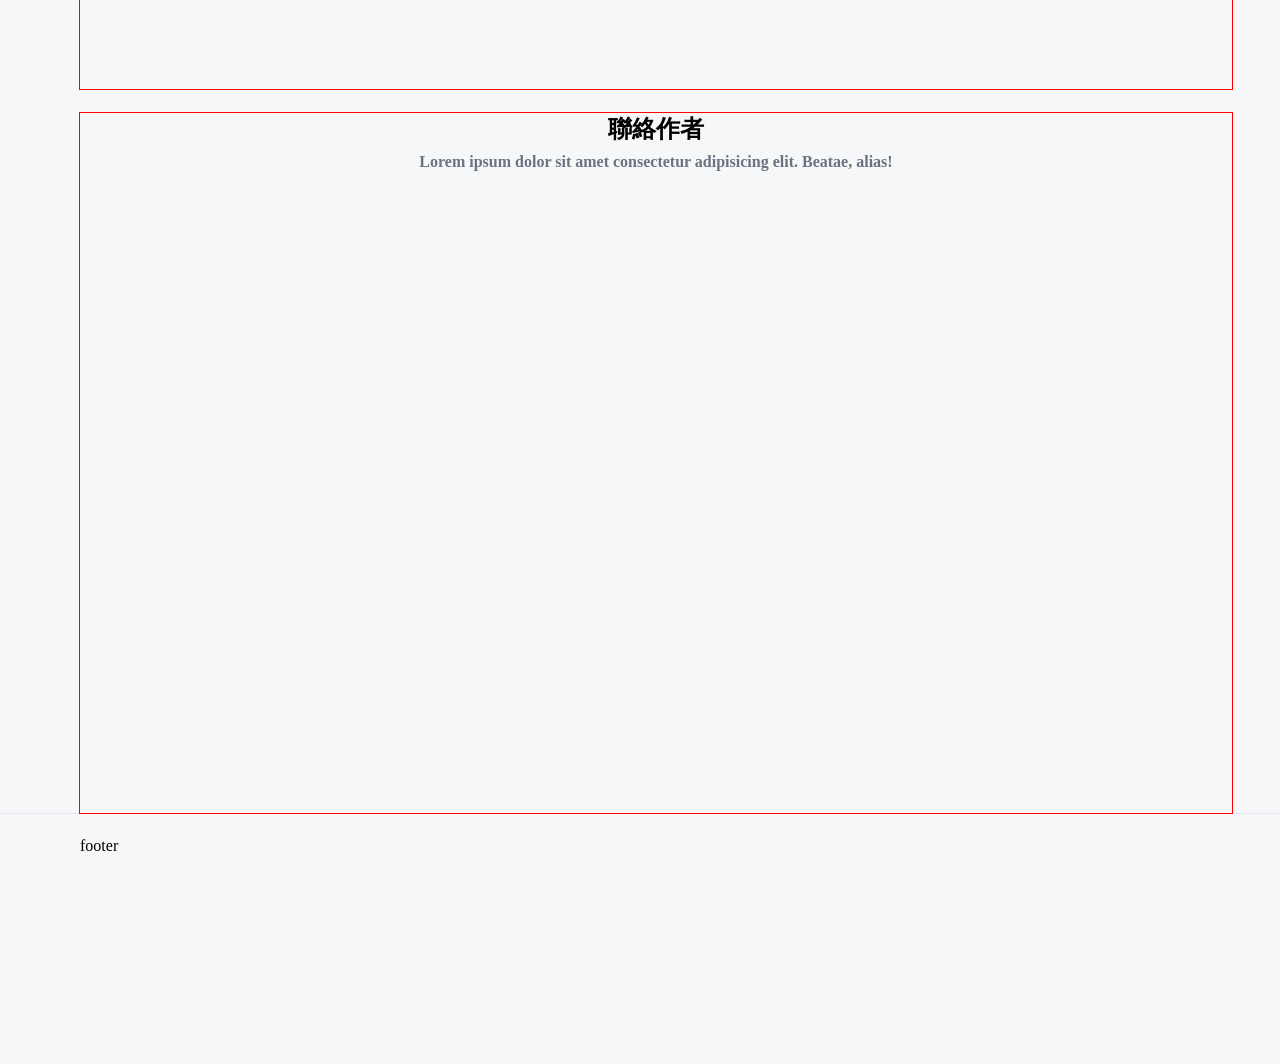
==== commit f0a60257: "feat(book): 各區域標題與次標題樣式設定" ====
--- a/src/book.html
+++ b/src/book.html
@@ -40,8 +40,18 @@
             <img src="./assets/images/angular.jpg" alt="" srcset="" />
           </div>
         </div>
-        <div id="book" class="page"><h2>關於書籍</h2></div>
-        <div id="contact" class="page"><h2>聯絡作者</h2></div>
+        <div id="book" class="page">
+          <div class="title">
+            <h2>關於書籍</h2>
+            <strong>Lorem ipsum dolor sit amet consectetur adipisicing elit. Voluptatem, minus?</strong>
+          </div>
+        </div>
+        <div id="contact" class="page">
+          <div class="title">
+            <h2>聯絡作者</h2>
+            <strong>Lorem ipsum dolor sit amet consectetur adipisicing elit. Beatae, alias!</strong>
+          </div>
+        </div>
       </main>
       <footer>
         <div class="container">
--- a/src/book.min.css
+++ b/src/book.min.css
@@ -1 +1 @@
-:root{--primary-color: #137fec;--second-color: #aa8e12;--white-color: #fff;--background-color: #f6f7f8;--text-color: #4b5563;--border-color: #e5e7eb;--gray-color-100: #f3f4f6;--gray-color-500: #6b7280;--header-color: #111827}:root{--search-bar-display: flex;--aside-display: block;--book-min-width: 256px;--container-padding-left: 2rem;--container-padding-left: 2rem;--nav-display: flex}@media(max-width: 1024px){:root{--search-bar-display: none;--aside-display: none;--book-min-width: 200px}}@media(max-width: 640px){:root{--container-padding-left: 1.5rem;--container-padding-right: 1.5rem;--nav-display: none}}section{width:100%}section div.container{max-width:90vw;margin:0px auto;padding-left:var(--container-padding-left);padding-right:var(--container-padding-right)}section div.container>div{width:100%;height:4rem;display:flex;align-items:center}section main.wrapper{max-width:90vw;margin:0 auto;padding-left:var(--container-padding-left);padding-right:var(--container-padding-right)}section main.wrapper>div[id]{scroll-margin-top:var(--book-header-offset)}section main.wrapper>div.home{height:100vh}section main.wrapper>div.page{outline:solid 1px red;min-height:700px}a{color:var(--text-color);text-decoration:inherit}a:hover{color:var(--primary-color)}header{border-bottom:solid 1px var(--border-color);background-color:var(--background-color);position:sticky;top:0;z-index:50}header div.container>div{gap:2rem}header .book-brand{margin:0px;font-size:1.25rem;font-weight:700;line-height:1.75rem;color:var(--primary-color)}header nav{display:var(--nav-display);gap:1.5rem}header nav .active{position:relative;color:var(--primary-color)}header nav .active::after{content:"";width:5px;height:5px;background-color:var(--primary-color);border-radius:50%;position:absolute;left:calc(50% - 2.5px);bottom:-8px}div.home{display:flex;justify-content:space-between}div.home>div{width:50%}div.home>div.text{display:flex;flex-direction:column;justify-content:center}div.home>div.text>span{align-self:flex-start;background-color:var(--primary-color);color:var(--white-color);padding:3px 6px;font-size:.75rem;font-weight:400;line-height:1rem;border-radius:5px}div.home>div.text h3{margin:0;font-size:2rem;font-weight:700;line-height:3rem;color:var(--header-color)}div.home>div.text strong{font-size:1.25rem;font-weight:400;line-height:1.75rem;margin-bottom:30px;color:var(--gray-color-500)}div.home>div.text div.button{display:flex;gap:1.25rem}div.home>div.text div.button button{font-size:1rem;font-weight:500;line-height:1.25rem;padding:.75rem 1.25rem;background-color:var(--gray-color-100);border:none;border-radius:10px;cursor:pointer}div.home>div.text div.button button:hover{background-color:var(--second-color);color:var(--white-color)}div.home>div.text div.button button>i{margin-left:10px}div.home>div.text div.icons{margin-top:1rem;display:flex;gap:1.75rem}div.home>div.text div.icons .icon{display:flex;justify-content:center;align-items:center;width:40px;height:40px;border-radius:50%;box-shadow:0px 2px 5px 0px rgba(0,0,0,.5);cursor:pointer}div.home>div.image{display:flex;justify-content:center;align-items:center}div.home>div.image img{width:300px}footer{border-top:1px solid var(--border-color);height:250px}html,body{margin:0;padding:0}html{--book-header-offset: 5rem;scroll-behavior:smooth}body{background-color:var(--background-color)}@media(prefers-reduced-motion: reduce){html{scroll-behavior:auto}}/*# sourceMappingURL=book.min.css.map */+:root{--primary-color: #137fec;--second-color: #aa8e12;--white-color: #fff;--background-color: #f6f7f8;--text-color: #4b5563;--border-color: #e5e7eb;--gray-color-100: #f3f4f6;--gray-color-500: #6b7280;--header-color: #111827}:root{--search-bar-display: flex;--aside-display: block;--book-min-width: 256px;--container-padding-left: 2rem;--container-padding-left: 2rem;--nav-display: flex}@media(max-width: 1024px){:root{--search-bar-display: none;--aside-display: none;--book-min-width: 200px}}@media(max-width: 640px){:root{--container-padding-left: 1.5rem;--container-padding-right: 1.5rem;--nav-display: none}}section{width:100%}section div.container{max-width:90vw;margin:0px auto;padding-left:var(--container-padding-left);padding-right:var(--container-padding-right)}section div.container>div{width:100%;height:4rem;display:flex;align-items:center}section main.wrapper{max-width:90vw;margin:0 auto;padding-left:var(--container-padding-left);padding-right:var(--container-padding-right)}section main.wrapper>div[id]{scroll-margin-top:var(--book-header-offset)}section main.wrapper>div.home{height:100vh}section main.wrapper>div.page{outline:solid 1px red;min-height:700px}section main.wrapper>div.page div.title{margin-top:1.5rem;text-align:center}section main.wrapper>div.page div.title h2{margin:0;margin-bottom:.5rem}section main.wrapper>div.page div.title strong{color:var(--gray-color-500)}a{color:var(--text-color);text-decoration:inherit}a:hover{color:var(--primary-color)}header{border-bottom:solid 1px var(--border-color);background-color:var(--background-color);position:sticky;top:0;z-index:50}header div.container>div{gap:2rem}header .book-brand{margin:0px;font-size:1.25rem;font-weight:700;line-height:1.75rem;color:var(--primary-color)}header nav{display:var(--nav-display);gap:1.5rem}header nav .active{position:relative;color:var(--primary-color)}header nav .active::after{content:"";width:5px;height:5px;background-color:var(--primary-color);border-radius:50%;position:absolute;left:calc(50% - 2.5px);bottom:-8px}div.home{display:flex;justify-content:space-between;gap:2rem}div.home>div{flex:1 1 0%;min-width:0;width:auto}div.home>div.text{display:flex;flex-direction:column;justify-content:center}div.home>div.text>span{align-self:flex-start;background-color:var(--primary-color);color:var(--white-color);padding:3px 6px;font-size:.75rem;font-weight:400;line-height:1rem;border-radius:5px}div.home>div.text h3{margin:0;font-size:2rem;font-weight:700;line-height:3rem;color:var(--header-color)}div.home>div.text strong{font-size:1.25rem;font-weight:400;line-height:1.75rem;margin-bottom:30px;color:var(--gray-color-500)}div.home>div.text div.button{display:flex;flex-wrap:wrap;gap:1.25rem}div.home>div.text div.button button{font-size:1rem;font-weight:500;line-height:1.25rem;padding:.75rem 1.25rem;background-color:var(--gray-color-100);border:none;border-radius:10px;cursor:pointer}div.home>div.text div.button button:hover{background-color:var(--second-color);color:var(--white-color)}div.home>div.text div.button button>i{margin-left:10px}div.home>div.text div.icons{margin-top:1rem;display:flex;gap:1.75rem}div.home>div.text div.icons .icon{display:flex;justify-content:center;align-items:center;width:40px;height:40px;border-radius:50%;box-shadow:0px 2px 5px 0px rgba(0,0,0,.5);cursor:pointer}div.home>div.image{display:flex;justify-content:center;align-items:center}div.home>div.image img{display:block;width:min(100%,var(--home-image-width, 300px));height:auto}footer{border-top:1px solid var(--border-color);height:250px}html,body{margin:0;padding:0}html{--book-header-offset: 5rem;scroll-behavior:smooth}body{background-color:var(--background-color)}@media(prefers-reduced-motion: reduce){html{scroll-behavior:auto}}/*# sourceMappingURL=book.min.css.map */
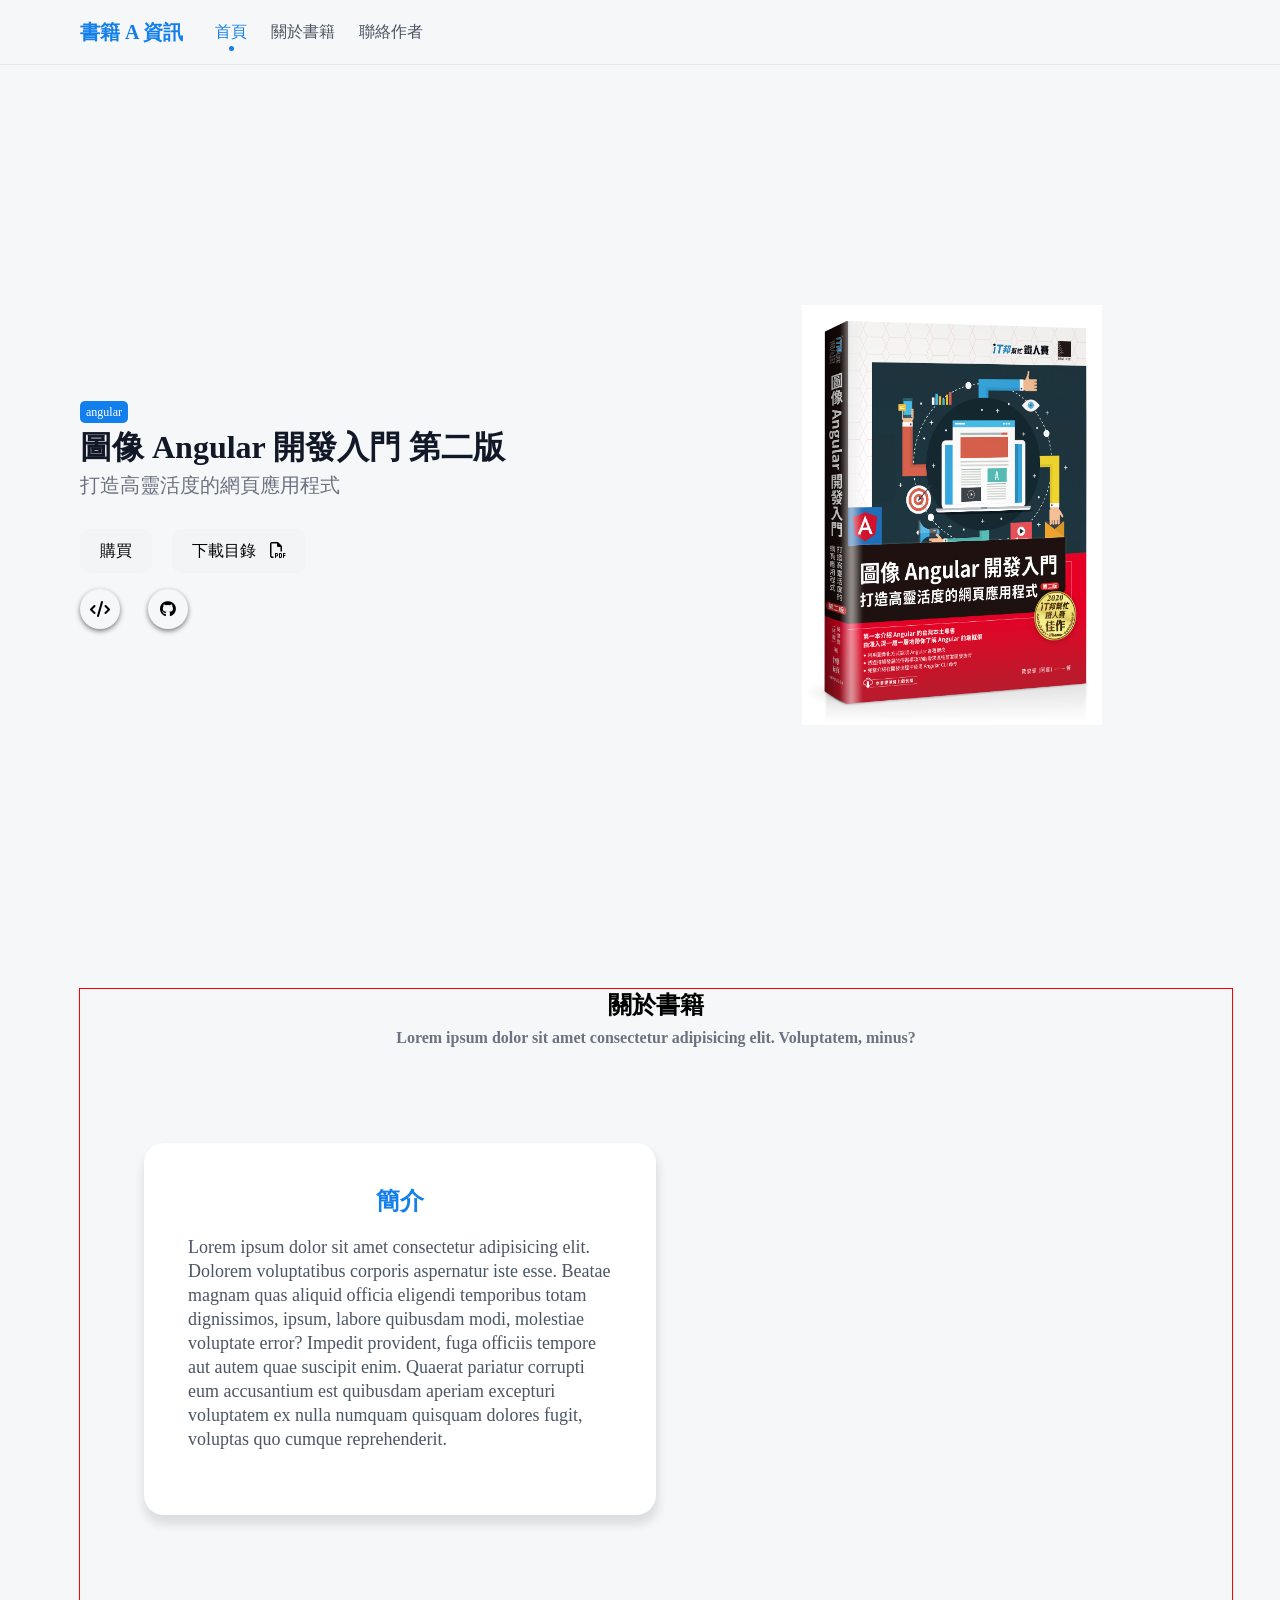
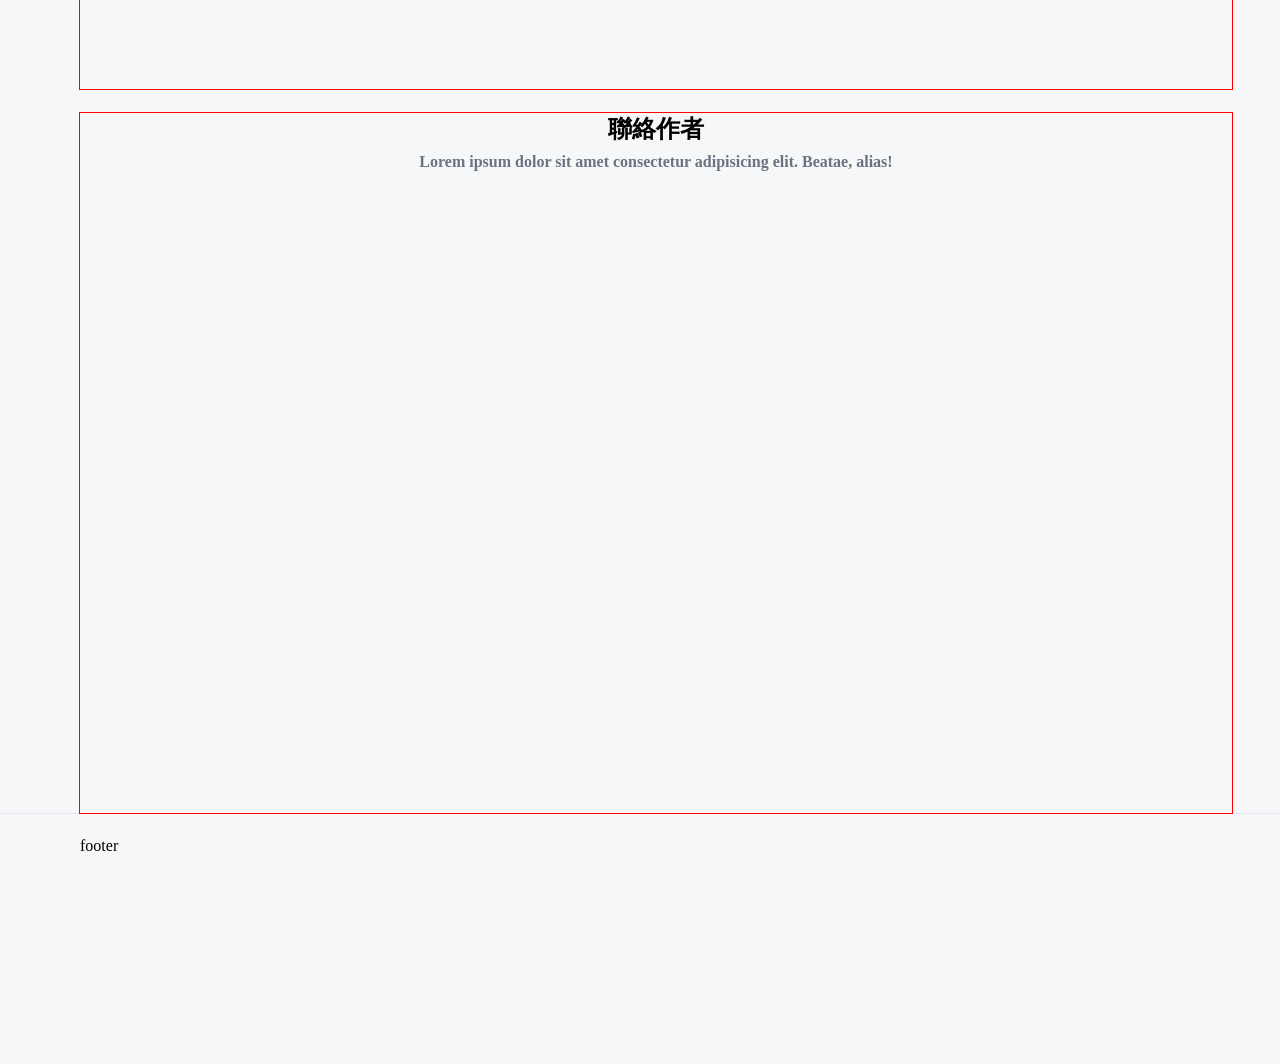
==== commit 2737f73e: "feat(book): 書籍簡介卡片樣式設定" ====
--- a/src/book.html
+++ b/src/book.html
@@ -45,6 +45,20 @@
             <h2>關於書籍</h2>
             <strong>Lorem ipsum dolor sit amet consectetur adipisicing elit. Voluptatem, minus?</strong>
           </div>
+          <div class="content">
+            <div class="introduce">
+              <div class="card">
+                <h3>簡介</h3>
+                <div>
+                  Lorem ipsum dolor sit amet consectetur adipisicing elit. Dolorem voluptatibus corporis aspernatur iste esse. Beatae magnam
+                  quas aliquid officia eligendi temporibus totam dignissimos, ipsum, labore quibusdam modi, molestiae voluptate error?
+                  Impedit provident, fuga officiis tempore aut autem quae suscipit enim. Quaerat pariatur corrupti eum accusantium est
+                  quibusdam aperiam excepturi voluptatem ex nulla numquam quisquam dolores fugit, voluptas quo cumque reprehenderit.
+                </div>
+              </div>
+            </div>
+            <div class="skills"></div>
+          </div>
         </div>
         <div id="contact" class="page">
           <div class="title">
--- a/src/book.min.css
+++ b/src/book.min.css
@@ -1 +1 @@
-:root{--primary-color: #137fec;--second-color: #aa8e12;--white-color: #fff;--background-color: #f6f7f8;--text-color: #4b5563;--border-color: #e5e7eb;--gray-color-100: #f3f4f6;--gray-color-500: #6b7280;--header-color: #111827}:root{--search-bar-display: flex;--aside-display: block;--book-min-width: 256px;--container-padding-left: 2rem;--container-padding-left: 2rem;--nav-display: flex}@media(max-width: 1024px){:root{--search-bar-display: none;--aside-display: none;--book-min-width: 200px}}@media(max-width: 640px){:root{--container-padding-left: 1.5rem;--container-padding-right: 1.5rem;--nav-display: none}}section{width:100%}section div.container{max-width:90vw;margin:0px auto;padding-left:var(--container-padding-left);padding-right:var(--container-padding-right)}section div.container>div{width:100%;height:4rem;display:flex;align-items:center}section main.wrapper{max-width:90vw;margin:0 auto;padding-left:var(--container-padding-left);padding-right:var(--container-padding-right)}section main.wrapper>div[id]{scroll-margin-top:var(--book-header-offset)}section main.wrapper>div.home{height:100vh}section main.wrapper>div.page{outline:solid 1px red;min-height:700px}section main.wrapper>div.page div.title{margin-top:1.5rem;text-align:center}section main.wrapper>div.page div.title h2{margin:0;margin-bottom:.5rem}section main.wrapper>div.page div.title strong{color:var(--gray-color-500)}a{color:var(--text-color);text-decoration:inherit}a:hover{color:var(--primary-color)}header{border-bottom:solid 1px var(--border-color);background-color:var(--background-color);position:sticky;top:0;z-index:50}header div.container>div{gap:2rem}header .book-brand{margin:0px;font-size:1.25rem;font-weight:700;line-height:1.75rem;color:var(--primary-color)}header nav{display:var(--nav-display);gap:1.5rem}header nav .active{position:relative;color:var(--primary-color)}header nav .active::after{content:"";width:5px;height:5px;background-color:var(--primary-color);border-radius:50%;position:absolute;left:calc(50% - 2.5px);bottom:-8px}div.home{display:flex;justify-content:space-between;gap:2rem}div.home>div{flex:1 1 0%;min-width:0;width:auto}div.home>div.text{display:flex;flex-direction:column;justify-content:center}div.home>div.text>span{align-self:flex-start;background-color:var(--primary-color);color:var(--white-color);padding:3px 6px;font-size:.75rem;font-weight:400;line-height:1rem;border-radius:5px}div.home>div.text h3{margin:0;font-size:2rem;font-weight:700;line-height:3rem;color:var(--header-color)}div.home>div.text strong{font-size:1.25rem;font-weight:400;line-height:1.75rem;margin-bottom:30px;color:var(--gray-color-500)}div.home>div.text div.button{display:flex;flex-wrap:wrap;gap:1.25rem}div.home>div.text div.button button{font-size:1rem;font-weight:500;line-height:1.25rem;padding:.75rem 1.25rem;background-color:var(--gray-color-100);border:none;border-radius:10px;cursor:pointer}div.home>div.text div.button button:hover{background-color:var(--second-color);color:var(--white-color)}div.home>div.text div.button button>i{margin-left:10px}div.home>div.text div.icons{margin-top:1rem;display:flex;gap:1.75rem}div.home>div.text div.icons .icon{display:flex;justify-content:center;align-items:center;width:40px;height:40px;border-radius:50%;box-shadow:0px 2px 5px 0px rgba(0,0,0,.5);cursor:pointer}div.home>div.image{display:flex;justify-content:center;align-items:center}div.home>div.image img{display:block;width:min(100%,var(--home-image-width, 300px));height:auto}footer{border-top:1px solid var(--border-color);height:250px}html,body{margin:0;padding:0}html{--book-header-offset: 5rem;scroll-behavior:smooth}body{background-color:var(--background-color)}@media(prefers-reduced-motion: reduce){html{scroll-behavior:auto}}/*# sourceMappingURL=book.min.css.map */+:root{--primary-color: #137fec;--second-color: #aa8e12;--white-color: #fff;--background-color: #f6f7f8;--text-color: #4b5563;--border-color: #e5e7eb;--gray-color-100: #f3f4f6;--gray-color-500: #6b7280;--header-color: #111827}:root{--search-bar-display: flex;--aside-display: block;--book-min-width: 256px;--container-padding-left: 2rem;--container-padding-left: 2rem;--nav-display: flex}@media(max-width: 1024px){:root{--search-bar-display: none;--aside-display: none;--book-min-width: 200px}}@media(max-width: 640px){:root{--container-padding-left: 1.5rem;--container-padding-right: 1.5rem;--nav-display: none}}section{width:100%}section div.container{max-width:90vw;margin:0px auto;padding-left:var(--container-padding-left);padding-right:var(--container-padding-right)}section div.container>div{width:100%;height:4rem;display:flex;align-items:center}section main.wrapper{max-width:90vw;margin:0 auto;padding-left:var(--container-padding-left);padding-right:var(--container-padding-right)}section main.wrapper>div[id]{scroll-margin-top:var(--book-header-offset)}section main.wrapper>div.home{height:100vh}section main.wrapper>div.page{outline:solid 1px red;min-height:700px}section main.wrapper>div.page div.title{margin-top:1.5rem;margin-bottom:6rem;text-align:center}section main.wrapper>div.page div.title h2{margin:0;margin-bottom:.5rem}section main.wrapper>div.page div.title strong{color:var(--gray-color-500)}a{color:var(--text-color);text-decoration:inherit}a:hover{color:var(--primary-color)}header{border-bottom:solid 1px var(--border-color);background-color:var(--background-color);position:sticky;top:0;z-index:50}header div.container>div{gap:2rem}header .book-brand{margin:0px;font-size:1.25rem;font-weight:700;line-height:1.75rem;color:var(--primary-color)}header nav{display:var(--nav-display);gap:1.5rem}header nav .active{position:relative;color:var(--primary-color)}header nav .active::after{content:"";width:5px;height:5px;background-color:var(--primary-color);border-radius:50%;position:absolute;left:calc(50% - 2.5px);bottom:-8px}div.home{display:flex;justify-content:space-between;gap:2rem}div.home>div{flex:1 1 0%;min-width:0;width:auto}div.home>div.text{display:flex;flex-direction:column;justify-content:center}div.home>div.text>span{align-self:flex-start;background-color:var(--primary-color);color:var(--white-color);padding:3px 6px;font-size:.75rem;font-weight:400;line-height:1rem;border-radius:5px}div.home>div.text h3{margin:0;font-size:2rem;font-weight:700;line-height:3rem;color:var(--header-color)}div.home>div.text strong{font-size:1.25rem;font-weight:400;line-height:1.75rem;margin-bottom:30px;color:var(--gray-color-500)}div.home>div.text div.button{display:flex;flex-wrap:wrap;gap:1.25rem}div.home>div.text div.button button{font-size:1rem;font-weight:500;line-height:1.25rem;padding:.75rem 1.25rem;background-color:var(--gray-color-100);border:none;border-radius:10px;cursor:pointer}div.home>div.text div.button button:hover{background-color:var(--second-color);color:var(--white-color)}div.home>div.text div.button button>i{margin-left:10px}div.home>div.text div.icons{margin-top:1rem;display:flex;gap:1.75rem}div.home>div.text div.icons .icon{display:flex;justify-content:center;align-items:center;width:40px;height:40px;border-radius:50%;box-shadow:0px 2px 5px 0px rgba(0,0,0,.5);cursor:pointer}div.home>div.image{display:flex;justify-content:center;align-items:center}div.home>div.image img{display:block;width:min(100%,var(--home-image-width, 300px));height:auto}div.content{display:flex;justify-content:space-between;gap:50px}div.introduce{width:50%}div.introduce div.card{display:flex;flex-direction:column;justify-content:center;align-items:center;margin-left:4rem;padding:1.5rem 1.25rem 4rem;background-color:var(--white-color);border-radius:20px;box-shadow:1px 8px 10px 2px rgba(0,0,0,.1)}div.introduce div.card h3{margin-bottom:1.5rem;font-size:1.5rem;font-weight:600;line-height:1.25rem;color:var(--primary-color)}div.introduce div.card>div{padding-inline:1.5rem;font-size:1.125rem;font-weight:400;line-height:1.5rem;color:var(--text-color)}footer{border-top:1px solid var(--border-color);height:250px}html,body{margin:0;padding:0}html{--book-header-offset: 5rem;scroll-behavior:smooth}body{background-color:var(--background-color)}@media(prefers-reduced-motion: reduce){html{scroll-behavior:auto}}/*# sourceMappingURL=book.min.css.map */
